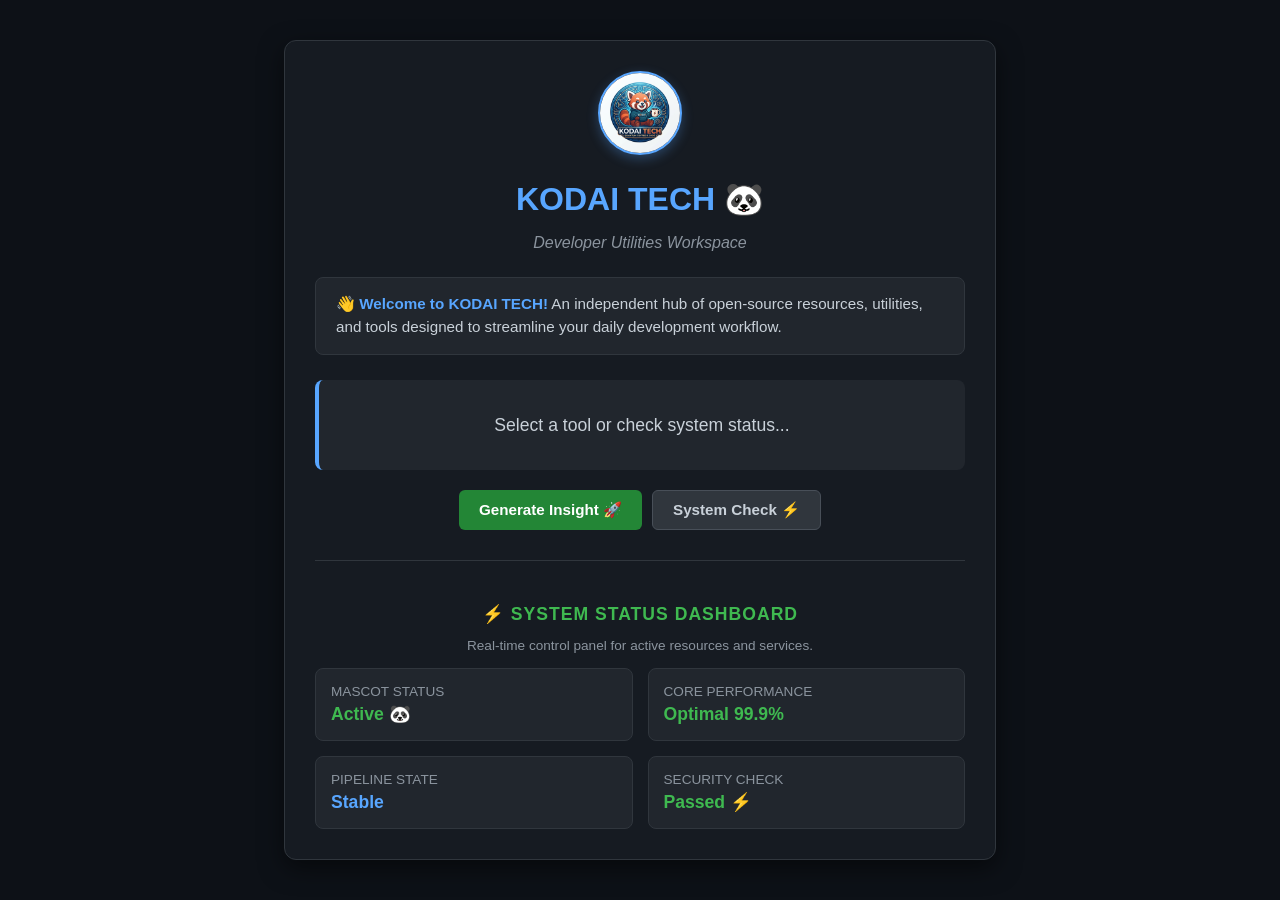
==== index.html @ 7bb70684 "Update index.html and style.css with clean professional layout and English localization" ====
<!DOCTYPE html>
<html lang="en">
<head>
    <meta charset="UTF-8">
    <meta name="viewport" content="width=device-width, initial-scale=1.0">
    <title>KODAI TECH - Developer Utilities</title>
    <link rel="stylesheet" href="style.css">
</head>
<body>

    <div class="container">
        <!-- Red Panda Mascot Official Logo -->
        <div class="logo-container">
            <img src="assets/logo.jpg" alt="KODAI TECH Red Panda Mascot" class="logo-img" onerror="this.src='https://images.unsplash.com/photo-1534567153574-2b12153a87f0?w=150&auto=format&fit=crop&q=80'">
        </div>

        <h1>KODAI TECH 🐼</h1>
        <p class="subtitle">Developer Utilities Workspace</p>
        
        <div class="welcome-text">
            👋 <strong>Welcome to KODAI TECH!</strong> An independent hub of open-source resources, utilities, and tools designed to streamline your daily development workflow.
        </div>

        <div class="quote-box" id="quoteDisplay">
            Select a tool or check system status...
        </div>
        
        <div class="button-group">
            <button onclick="generateInsight()">Generate Insight 🚀</button>
            <button class="secondary" onclick="resetSystem()">System Check ⚡</button>
        </div>

        <!-- DASHBOARD SECTION -->
        <div class="dashboard">
            <h3>⚡ System Status Dashboard</h3>
            <p class="dashboard-desc">Real-time control panel for active resources and services.</p>
            
            <div class="status-grid">
                <div class="status-card">
                    <div class="status-title">Mascot Status</div>
                    <div class="status-value green">Active 🐼</div>
                </div>
                <div class="status-card">
                    <div class="status-title">Core Performance</div>
                    <div class="status-value green" id="coreLevel">Optimal 99.9%</div>
                </div>
                <div class="status-card">
                    <div class="status-title">Pipeline State</div>
                    <div class="status-value">Stable</div>
                </div>
                <div class="status-card">
                    <div class="status-title">Security Check</div>
                    <div class="status-value green">Passed ⚡</div>
                </div>
            </div>
        </div>
    </div>

    <script>
        const insights = [
            "💡 Code modularity significantly reduces long-term maintenance overhead.",
            "🚀 Clean architecture prevents technical debt during early development phases.",
            "🐼 KODAI TECH: Efficiency and linearity across digital workflows.",
            "⚡ Client-side resource optimization dramatically improves user experience.",
            "🔮 Comprehensive documentation remains every developer's best ally."
        ];

        function generateInsight() {
            const randomIndex = Math.floor(Math.random() * insights.length);
            document.getElementById('quoteDisplay').innerText = insights[randomIndex];
        }

        function resetSystem() {
            document.getElementById('coreLevel').innerText = "100.0% (Synced)";
            setTimeout(() => {
                document.getElementById('coreLevel').innerText = "Optimal 99.9%";
            }, 2000);
        }
    </script>

</body>
</html>
---- style.css ----
body {
    background-color: #0d1117;
    color: #c9d1d9;
    font-family: 'Segoe UI', Tahoma, Geneva, Verdana, sans-serif;
    text-align: center;
    padding: 40px 20px;
    margin: 0;
}

.container {
    max-width: 650px;
    margin: 0 auto;
    background: #161b22;
    padding: 30px;
    border-radius: 12px;
    border: 1px solid #30363d;
    box-shadow: 0 8px 24px rgba(0,0,0,0.5);
}

.logo-container {
    margin-bottom: 15px;
}

.logo-img {
    width: 80px;
    height: 80px;
    border-radius: 50%;
    border: 2px solid #58a6ff;
    object-fit: cover;
    box-shadow: 0 4px 12px rgba(88, 166, 255, 0.3);
}

h1 {
    color: #58a6ff;
    margin-bottom: 5px;
}

.subtitle {
    font-style: italic;
    color: #8b949e;
    margin-bottom: 25px;
}

.welcome-text {
    background: #21262d;
    padding: 15px 20px;
    border-radius: 8px;
    font-size: 0.95rem;
    color: #c9d1d9;
    margin-bottom: 25px;
    line-height: 1.5;
    border: 1px solid #30363d;
    text-align: left;
}

.welcome-text strong {
    color: #58a6ff;
}

.quote-box {
    background: #21262d;
    padding: 20px;
    border-radius: 8px;
    font-size: 1.1rem;
    margin-bottom: 20px;
    border-left: 4px solid #58a6ff;
    min-height: 50px;
    display: flex;
    align-items: center;
    justify-content: center;
}

.button-group {
    display: flex;
    justify-content: center;
    gap: 10px;
    margin-bottom: 30px;
    flex-wrap: wrap;
}

button {
    background-color: #238636;
    color: white;
    border: none;
    padding: 10px 20px;
    font-size: 0.95rem;
    font-weight: bold;
    border-radius: 6px;
    cursor: pointer;
    transition: background 0.2s;
}

button:hover {
    background-color: #2ea043;
}

button.secondary {
    background-color: #30363d;
    color: #c9d1d9;
    border: 1px solid #484f58;
}

button.secondary:hover {
    background-color: #388bfd;
    color: white;
    border-color: #388bfd;
}

.dashboard {
    border-top: 1px solid #30363d;
    padding-top: 25px;
    text-align: left;
}

.dashboard h3 {
    color: #3fb950;
    font-size: 1.1rem;
    margin-bottom: 10px;
    text-align: center;
    text-transform: uppercase;
    letter-spacing: 1px;
}

.dashboard-desc {
    font-size: 0.85rem;
    color: #8b949e;
    text-align: center;
    margin-bottom: 15px;
}

.status-grid {
    display: grid;
    grid-template-columns: 1fr 1fr;
    gap: 15px;
}

.status-card {
    background: #21262d;
    padding: 15px;
    border-radius: 8px;
    border: 1px solid #30363d;
}

.status-title {
    font-size: 0.85rem;
    color: #8b949e;
    margin-bottom: 5px;
    text-transform: uppercase;
}

.status-value {
    font-size: 1.1rem;
    font-weight: bold;
    color: #58a6ff;
}

.status-value.green {
    color: #3fb950;
}
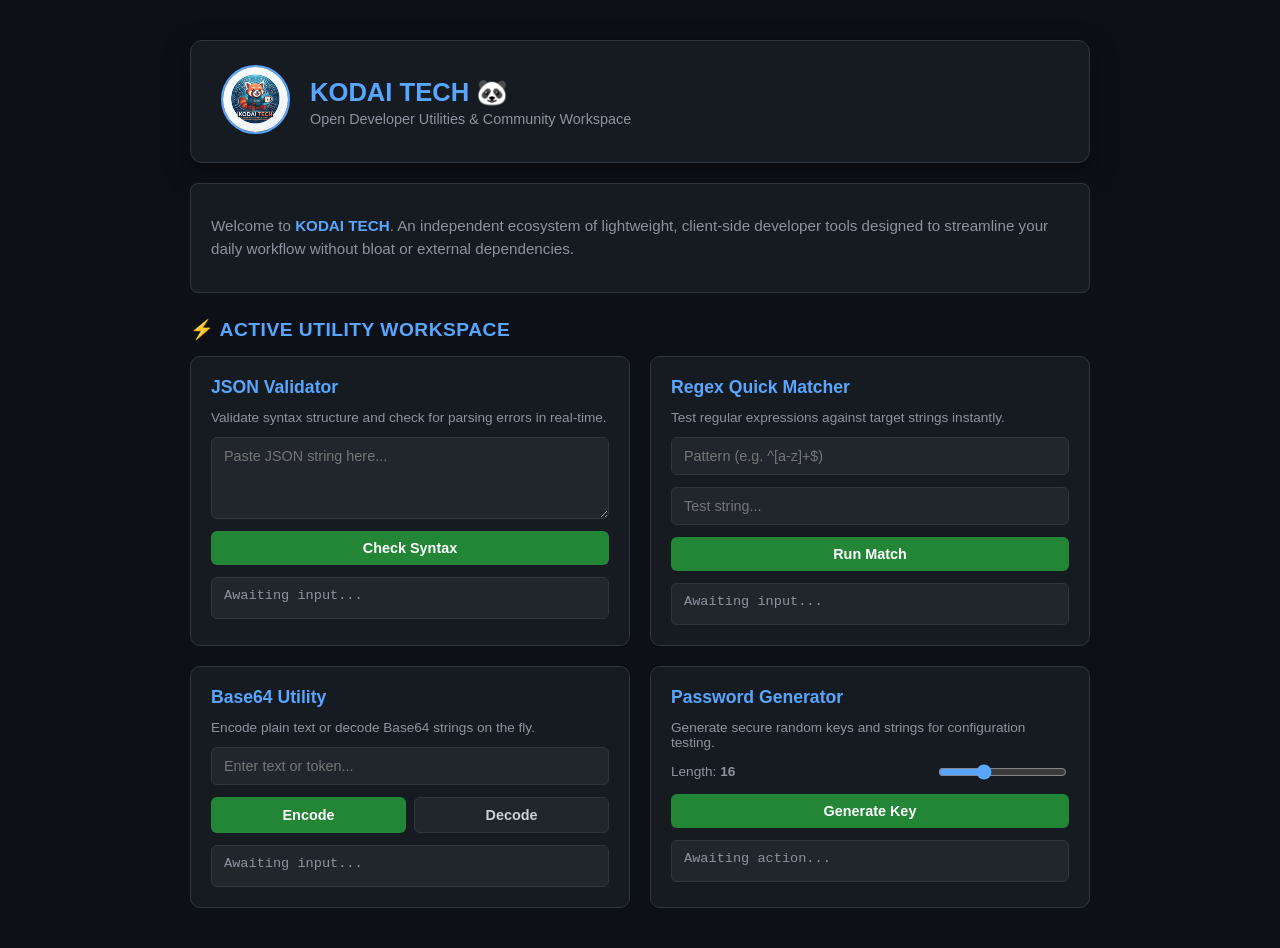
==== commit e35cb90f: "Implement core developer utility tools and external CSS styling" ====
--- a/index.html
+++ b/index.html
@@ -3,80 +3,166 @@
 <head>
     <meta charset="UTF-8">
     <meta name="viewport" content="width=device-width, initial-scale=1.0">
-    <title>KODAI TECH - Developer Utilities</title>
+    <title>KODAI TECH - Developer Utilities Hub</title>
     <link rel="stylesheet" href="style.css">
 </head>
 <body>
 
-    <div class="container">
-        <!-- Red Panda Mascot Official Logo -->
-        <div class="logo-container">
-            <img src="assets/logo.jpg" alt="KODAI TECH Red Panda Mascot" class="logo-img" onerror="this.src='https://images.unsplash.com/photo-1534567153574-2b12153a87f0?w=150&auto=format&fit=crop&q=80'">
-        </div>
+    <main class="container">
+        <!-- Header & Brand -->
+        <header class="header-card">
+            <div class="logo-container">
+                <img src="assets/logo.jpg" alt="KODAI TECH Red Panda Mascot" class="logo-img" onerror="this.src='https://images.unsplash.com/photo-1534567153574-2b12153a87f0?w=150&auto=format&fit=crop&q=80'">
+            </div>
+            <div class="brand-info">
+                <h1>KODAI TECH 🐼</h1>
+                <p class="subtitle">Open Developer Utilities & Community Workspace</p>
+            </div>
+        </header>
+        
+        <!-- Introduction Section -->
+        <section class="welcome-section">
+            <p>
+                Welcome to <strong>KODAI TECH</strong>. An independent ecosystem of lightweight, client-side developer tools designed to streamline your daily workflow without bloat or external dependencies.
+            </p>
+        </section>
 
-        <h1>KODAI TECH 🐼</h1>
-        <p class="subtitle">Developer Utilities Workspace</p>
-        
-        <div class="welcome-text">
-            👋 <strong>Welcome to KODAI TECH!</strong> An independent hub of open-source resources, utilities, and tools designed to streamline your daily development workflow.
-        </div>
+        <!-- Utilities Grid Section -->
+        <section class="utilities-section">
+            <h2>⚡ Active Utility Workspace</h2>
+            
+            <div class="utilities-grid">
+                <!-- Utility 1: JSON Validator -->
+                <div class="utility-card">
+                    <h3>JSON Validator</h3>
+                    <p class="utility-desc">Validate syntax structure and check for parsing errors in real-time.</p>
+                    <textarea id="jsonInput" placeholder="Paste JSON string here..."></textarea>
+                    <button onclick="validateJson()">Check Syntax</button>
+                    <div class="utility-output" id="jsonOutput">Awaiting input...</div>
+                </div>
 
-        <div class="quote-box" id="quoteDisplay">
-            Select a tool or check system status...
-        </div>
-        
-        <div class="button-group">
-            <button onclick="generateInsight()">Generate Insight 🚀</button>
-            <button class="secondary" onclick="resetSystem()">System Check ⚡</button>
-        </div>
+                <!-- Utility 2: Regex Matcher -->
+                <div class="utility-card">
+                    <h3>Regex Quick Matcher</h3>
+                    <p class="utility-desc">Test regular expressions against target strings instantly.</p>
+                    <input type="text" id="regexPattern" placeholder="Pattern (e.g. ^[a-z]+$)">
+                    <input type="text" id="regexString" placeholder="Test string...">
+                    <button onclick="testRegex()">Run Match</button>
+                    <div class="utility-output" id="regexOutput">Awaiting input...</div>
+                </div>
 
-        <!-- DASHBOARD SECTION -->
-        <div class="dashboard">
-            <h3>⚡ System Status Dashboard</h3>
-            <p class="dashboard-desc">Real-time control panel for active resources and services.</p>
-            
-            <div class="status-grid">
-                <div class="status-card">
-                    <div class="status-title">Mascot Status</div>
-                    <div class="status-value green">Active 🐼</div>
+                <!-- Utility 3: Base64 Encoder/Decoder -->
+                <div class="utility-card">
+                    <h3>Base64 Utility</h3>
+                    <p class="utility-desc">Encode plain text or decode Base64 strings on the fly.</p>
+                    <input type="text" id="base64Input" placeholder="Enter text or token...">
+                    <div class="btn-group-split">
+                        <button onclick="encodeBase64()">Encode</button>
+                        <button class="secondary-btn" onclick="decodeBase64()">Decode</button>
+                    </div>
+                    <div class="utility-output" id="base64Output">Awaiting input...</div>
                 </div>
-                <div class="status-card">
-                    <div class="status-title">Core Performance</div>
-                    <div class="status-value green" id="coreLevel">Optimal 99.9%</div>
-                </div>
-                <div class="status-card">
-                    <div class="status-title">Pipeline State</div>
-                    <div class="status-value">Stable</div>
-                </div>
-                <div class="status-card">
-                    <div class="status-title">Security Check</div>
-                    <div class="status-value green">Passed ⚡</div>
+
+                <!-- Utility 4: Secure Password Generator -->
+                <div class="utility-card">
+                    <h3>Password Generator</h3>
+                    <p class="utility-desc">Generate secure random keys and strings for configuration testing.</p>
+                    <div class="pass-controls">
+                        <span>Length: <strong id="passLenVal">16</strong></span>
+                        <input type="range" id="passLength" min="8" max="32" value="16" oninput="updateRangeLabel()">
+                    </div>
+                    <button onclick="generatePassword()">Generate Key</button>
+                    <div class="utility-output" id="passOutput">Awaiting action...</div>
                 </div>
             </div>
-        </div>
-    </div>
+        </section>
+    </main>
 
+    <!-- Application Script Logic -->
     <script>
-        const insights = [
-            "💡 Code modularity significantly reduces long-term maintenance overhead.",
-            "🚀 Clean architecture prevents technical debt during early development phases.",
-            "🐼 KODAI TECH: Efficiency and linearity across digital workflows.",
-            "⚡ Client-side resource optimization dramatically improves user experience.",
-            "🔮 Comprehensive documentation remains every developer's best ally."
-        ];
-
-        function generateInsight() {
-            const randomIndex = Math.floor(Math.random() * insights.length);
-            document.getElementById('quoteDisplay').innerText = insights[randomIndex];
+        // 1. JSON Validator Logic
+        function validateJson() {
+            const input = document.getElementById('jsonInput').value.trim();
+            const output = document.getElementById('jsonOutput');
+            if (!input) {
+                output.innerText = "Error: Input is empty.";
+                output.style.color = "#f85149";
+                return;
+            }
+            try {
+                JSON.parse(input);
+                output.innerText = "Success: Valid JSON syntax structure.";
+                output.style.color = "#3fb950";
+            } catch (e) {
+                output.innerText = `Syntax Error: ${e.message}`;
+                output.style.color = "#f85149";
+            }
         }
 
-        function resetSystem() {
-            document.getElementById('coreLevel').innerText = "100.0% (Synced)";
-            setTimeout(() => {
-                document.getElementById('coreLevel').innerText = "Optimal 99.9%";
-            }, 2000);
+        // 2. Regex Matcher Logic
+        function testRegex() {
+            const pattern = document.getElementById('regexPattern').value;
+            const str = document.getElementById('regexString').value;
+            const output = document.getElementById('regexOutput');
+            
+            if (!pattern) {
+                output.innerText = "Error: Pattern required.";
+                output.style.color = "#f85149";
+                return;
+            }
+            try {
+                const regex = new RegExp(pattern);
+                const isMatch = regex.test(str);
+                output.innerText = isMatch ? "Match found: true ⚡" : "Match found: false";
+                output.style.color = isMatch ? "#3fb950" : "#d29922";
+            } catch (e) {
+                output.innerText = `Invalid Regex: ${e.message}`;
+                output.style.color = "#f85149";
+            }
+        }
+
+        // 3. Base64 Logic
+        function encodeBase64() {
+            const val = document.getElementById('base64Input').value;
+            const output = document.getElementById('base64Output');
+            try {
+                output.innerText = btoa(val);
+                output.style.color = "#58a6ff";
+            } catch (e) {
+                output.innerText = "Encoding error.";
+                output.style.color = "#f85149";
+            }
+        }
+
+        function decodeBase64() {
+            const val = document.getElementById('base64Input').value;
+            const output = document.getElementById('base64Output');
+            try {
+                output.innerText = atob(val);
+                output.style.color = "#58a6ff";
+            } catch (e) {
+                output.innerText = "Decoding error: Invalid Base64 string.";
+                output.style.color = "#f85149";
+            }
+        }
+
+        // 4. Password Generator Logic
+        function updateRangeLabel() {
+            const len = document.getElementById('passLength').value;
+            document.getElementById('passLenVal').innerText = len;
+        }
+
+        function generatePassword() {
+            const length = document.getElementById('passLength').value;
+            const chars = "ABCDEFGHIJKLMNOPQRSTUVWXYZabcdefghijklmnopqrstuvwxyz0123456789@#$%&*!";
+            let password = "";
+            for (let i = 0; i < length; i++) {
+                password += chars.charAt(Math.floor(Math.random() * chars.length));
+            }
+            const output = document.getElementById('passOutput');
+            output.innerText = password;
+            output.style.color = "#3fb950";
         }
     </script>
-
 </body>
 </html>
--- a/style.css
+++ b/style.css
@@ -1,90 +1,144 @@
+:root {
+    --bg-base: #0d1117;
+    --bg-surface: #161b22;
+    --bg-element: #21262d;
+    --border-color: #30363d;
+    --text-primary: #c9d1d9;
+    --text-secondary: #8b949e;
+    --accent-blue: #58a6ff;
+    --accent-green: #3fb950;
+    --accent-danger: #f85149;
+}
+
 body {
-    background-color: #0d1117;
-    color: #c9d1d9;
-    font-family: 'Segoe UI', Tahoma, Geneva, Verdana, sans-serif;
-    text-align: center;
+    background-color: var(--bg-base);
+    color: var(--text-primary);
+    font-family: -apple-system, BlinkMacSystemFont, "Segoe UI", Roboto, Helvetica, Arial, sans-serif;
+    margin: 0;
     padding: 40px 20px;
-    margin: 0;
+    display: flex;
+    justify-content: center;
 }
 
 .container {
-    max-width: 650px;
-    margin: 0 auto;
-    background: #161b22;
-    padding: 30px;
-    border-radius: 12px;
-    border: 1px solid #30363d;
-    box-shadow: 0 8px 24px rgba(0,0,0,0.5);
+    max-width: 900px;
+    width: 100%;
 }
 
-.logo-container {
-    margin-bottom: 15px;
+/* Header & Brand */
+.header-card {
+    background: var(--bg-surface);
+    padding: 24px 30px;
+    border-radius: 12px;
+    border: 1px solid var(--border-color);
+    box-shadow: 0 8px 24px rgba(0,0,0,0.5);
+    display: flex;
+    align-items: center;
+    gap: 20px;
+    margin-bottom: 20px;
 }
 
 .logo-img {
-    width: 80px;
-    height: 80px;
+    width: 65px;
+    height: 65px;
     border-radius: 50%;
-    border: 2px solid #58a6ff;
+    border: 2px solid var(--accent-blue);
     object-fit: cover;
-    box-shadow: 0 4px 12px rgba(88, 166, 255, 0.3);
 }
 
-h1 {
-    color: #58a6ff;
-    margin-bottom: 5px;
+.brand-info h1 {
+    color: var(--accent-blue);
+    margin: 0 0 4px 0;
+    font-size: 1.6rem;
 }
 
 .subtitle {
-    font-style: italic;
-    color: #8b949e;
-    margin-bottom: 25px;
+    margin: 0;
+    color: var(--text-secondary);
+    font-size: 0.9rem;
 }
 
-.welcome-text {
-    background: #21262d;
-    padding: 15px 20px;
+/* Welcome Section */
+.welcome-section {
+    background: var(--bg-surface);
+    padding: 16px 20px;
     border-radius: 8px;
+    border: 1px solid var(--border-color);
+    margin-bottom: 25px;
     font-size: 0.95rem;
-    color: #c9d1d9;
-    margin-bottom: 25px;
+    color: var(--text-secondary);
     line-height: 1.5;
-    border: 1px solid #30363d;
-    text-align: left;
 }
 
-.welcome-text strong {
-    color: #58a6ff;
+.welcome-section strong {
+    color: var(--accent-blue);
 }
 
-.quote-box {
-    background: #21262d;
-    padding: 20px;
-    border-radius: 8px;
-    font-size: 1.1rem;
-    margin-bottom: 20px;
-    border-left: 4px solid #58a6ff;
-    min-height: 50px;
-    display: flex;
-    align-items: center;
-    justify-content: center;
+/* Utilities Section */
+.utilities-section h2 {
+    color: var(--accent-blue);
+    font-size: 1.2rem;
+    margin-bottom: 15px;
+    text-transform: uppercase;
+    letter-spacing: 0.5px;
 }
 
-.button-group {
+.utilities-grid {
+    display: grid;
+    grid-template-columns: repeat(auto-fit, minmax(400px, 1fr));
+    gap: 20px;
+}
+
+.utility-card {
+    background: var(--bg-surface);
+    border: 1px solid var(--border-color);
+    padding: 20px;
+    border-radius: 10px;
     display: flex;
-    justify-content: center;
-    gap: 10px;
-    margin-bottom: 30px;
-    flex-wrap: wrap;
+    flex-direction: column;
+    gap: 12px;
+}
+
+.utility-card h3 {
+    margin: 0;
+    color: var(--accent-blue);
+    font-size: 1.1rem;
+}
+
+.utility-desc {
+    margin: 0;
+    font-size: 0.85rem;
+    color: var(--text-secondary);
+}
+
+/* Form Controls & Inputs */
+input[type="text"], textarea {
+    background: var(--bg-element);
+    border: 1px solid var(--border-color);
+    border-radius: 6px;
+    padding: 10px 12px;
+    color: var(--text-primary);
+    font-family: inherit;
+    font-size: 0.9rem;
+    resize: vertical;
+}
+
+textarea {
+    height: 60px;
+}
+
+input[type="text"]:focus, textarea:focus {
+    outline: none;
+    border-color: var(--accent-blue);
 }
 
 button {
     background-color: #238636;
     color: white;
     border: none;
-    padding: 10px 20px;
-    font-size: 0.95rem;
-    font-weight: bold;
+    padding: 9px 16px;
+    font-size: 0.9rem;
+    font-weight: 600;
     border-radius: 6px;
     cursor: pointer;
     transition: background 0.2s;
@@ -94,66 +148,44 @@
     background-color: #2ea043;
 }
 
-button.secondary {
-    background-color: #30363d;
-    color: #c9d1d9;
-    border: 1px solid #484f58;
+.secondary-btn {
+    background-color: var(--bg-element);
+    color: var(--text-primary);
+    border: 1px solid var(--border-color);
 }
 
-button.secondary:hover {
-    background-color: #388bfd;
-    color: white;
-    border-color: #388bfd;
+.secondary-btn:hover {
+    background-color: #30363d;
+    border-color: var(--text-secondary);
 }
 
-.dashboard {
-    border-top: 1px solid #30363d;
-    padding-top: 25px;
-    text-align: left;
+.btn-group-split {
+    display: grid;
+    grid-template-columns: 1fr 1fr;
+    gap: 8px;
 }
 
-.dashboard h3 {
-    color: #3fb950;
-    font-size: 1.1rem;
-    margin-bottom: 10px;
-    text-align: center;
-    text-transform: uppercase;
-    letter-spacing: 1px;
+.pass-controls {
+    display: flex;
+    justify-content: space-between;
+    align-items: center;
+    font-size: 0.85rem;
+    color: var(--text-secondary);
 }
 
-.dashboard-desc {
-    font-size: 0.85rem;
-    color: #8b949e;
-    text-align: center;
-    margin-bottom: 15px;
+.pass-controls input[type="range"] {
+    accent-color: var(--accent-blue);
 }
 
-.status-grid {
-    display: grid;
-    grid-template-columns: 1fr 1fr;
-    gap: 15px;
-}
-
-.status-card {
-    background: #21262d;
-    padding: 15px;
-    border-radius: 8px;
-    border: 1px solid #30363d;
-}
-
-.status-title {
+/* Output Display Box */
+.utility-output {
+    background: var(--bg-element);
+    border: 1px solid var(--border-color);
+    padding: 10px 12px;
+    border-radius: 6px;
+    font-family: monospace;
     font-size: 0.85rem;
-    color: #8b949e;
-    margin-bottom: 5px;
-    text-transform: uppercase;
-}
-
-.status-value {
-    font-size: 1.1rem;
-    font-weight: bold;
-    color: #58a6ff;
-}
-
-.status-value.green {
-    color: #3fb950;
+    color: var(--text-secondary);
+    min-height: 20px;
+    word-break: break-all;
 }
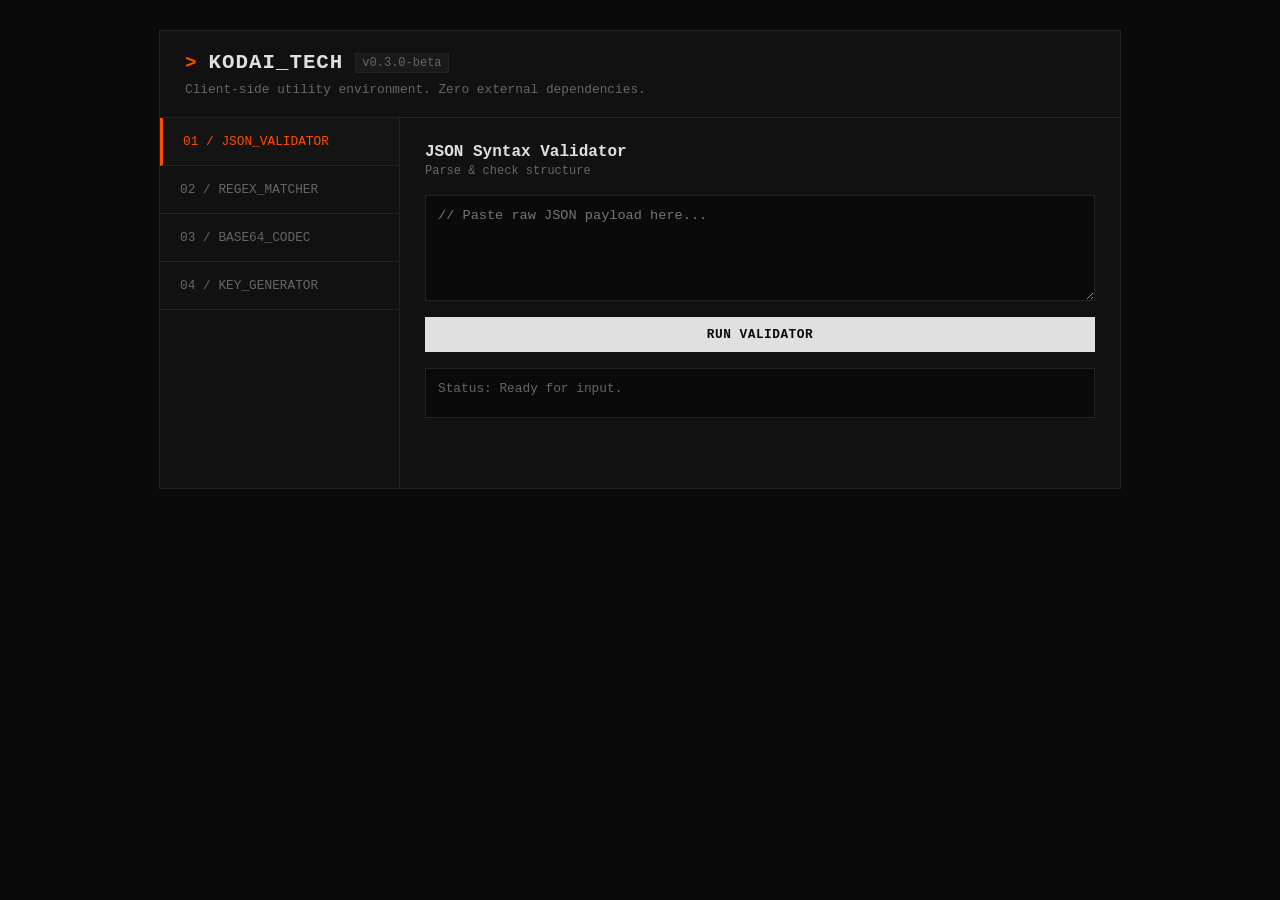
==== commit 100afb47: "Redesign workspace with raw terminal aesthetic and tabbed utilities" ====
--- a/index.html
+++ b/index.html
@@ -3,134 +3,140 @@
 <head>
     <meta charset="UTF-8">
     <meta name="viewport" content="width=device-width, initial-scale=1.0">
-    <title>KODAI TECH - Developer Utilities Hub</title>
+    <title>KODAI TECH — Developer Workspace</title>
     <link rel="stylesheet" href="style.css">
 </head>
 <body>
 
-    <main class="container">
-        <!-- Header & Brand -->
-        <header class="header-card">
-            <div class="logo-container">
-                <img src="assets/logo.jpg" alt="KODAI TECH Red Panda Mascot" class="logo-img" onerror="this.src='https://images.unsplash.com/photo-1534567153574-2b12153a87f0?w=150&auto=format&fit=crop&q=80'">
+    <div class="workspace">
+        <!-- Terminal Header -->
+        <header class="workspace-header">
+            <div class="brand-group">
+                <span class="prompt-symbol">&gt;</span>
+                <h1>KODAI_TECH</h1>
+                <span class="version-tag">v0.3.0-beta</span>
             </div>
-            <div class="brand-info">
-                <h1>KODAI TECH 🐼</h1>
-                <p class="subtitle">Open Developer Utilities & Community Workspace</p>
-            </div>
+            <p class="workspace-subtitle">Client-side utility environment. Zero external dependencies.</p>
         </header>
-        
-        <!-- Introduction Section -->
-        <section class="welcome-section">
-            <p>
-                Welcome to <strong>KODAI TECH</strong>. An independent ecosystem of lightweight, client-side developer tools designed to streamline your daily workflow without bloat or external dependencies.
-            </p>
-        </section>
 
-        <!-- Utilities Grid Section -->
-        <section class="utilities-section">
-            <h2>⚡ Active Utility Workspace</h2>
-            
-            <div class="utilities-grid">
-                <!-- Utility 1: JSON Validator -->
-                <div class="utility-card">
-                    <h3>JSON Validator</h3>
-                    <p class="utility-desc">Validate syntax structure and check for parsing errors in real-time.</p>
-                    <textarea id="jsonInput" placeholder="Paste JSON string here..."></textarea>
-                    <button onclick="validateJson()">Check Syntax</button>
-                    <div class="utility-output" id="jsonOutput">Awaiting input...</div>
+        <!-- Main Interactive Section -->
+        <div class="tool-layout">
+            <!-- Sidebar Navigation / Selector -->
+            <nav class="tool-nav">
+                <button class="nav-btn active" onclick="switchTool('json')">01 / JSON_VALIDATOR</button>
+                <button class="nav-btn" onclick="switchTool('regex')">02 / REGEX_MATCHER</button>
+                <button class="nav-btn" onclick="switchTool('base64')">03 / BASE64_CODEC</button>
+                <button class="nav-btn" onclick="switchTool('pass')">04 / KEY_GENERATOR</button>
+            </nav>
+
+            <!-- Active Tool Console Area -->
+            <main class="console-panel">
+                
+                <!-- Tool 1: JSON Validator -->
+                <div id="tool-json" class="tool-view active">
+                    <div class="tool-header-meta">
+                        <h2>JSON Syntax Validator</h2>
+                        <span>Parse & check structure</span>
+                    </div>
+                    <textarea id="jsonInput" placeholder="// Paste raw JSON payload here..."></textarea>
+                    <button class="action-trigger" onclick="validateJson()">Run Validator</button>
+                    <div class="console-output" id="jsonOutput">Status: Ready for input.</div>
                 </div>
 
-                <!-- Utility 2: Regex Matcher -->
-                <div class="utility-card">
-                    <h3>Regex Quick Matcher</h3>
-                    <p class="utility-desc">Test regular expressions against target strings instantly.</p>
-                    <input type="text" id="regexPattern" placeholder="Pattern (e.g. ^[a-z]+$)">
-                    <input type="text" id="regexString" placeholder="Test string...">
-                    <button onclick="testRegex()">Run Match</button>
-                    <div class="utility-output" id="regexOutput">Awaiting input...</div>
+                <!-- Tool 2: Regex Matcher -->
+                <div id="tool-regex" class="tool-view">
+                    <div class="tool-header-meta">
+                        <h2>Regex Quick Matcher</h2>
+                        <span>Evaluate patterns in real-time</span>
+                    </div>
+                    <div class="input-row">
+                        <input type="text" id="regexPattern" placeholder="Pattern (e.g. ^[a-z]+$)">
+                        <input type="text" id="regexString" placeholder="Target string...">
+                    </div>
+                    <button class="action-trigger" onclick="testRegex()">Evaluate Match</button>
+                    <div class="console-output" id="regexOutput">Status: Ready for input.</div>
                 </div>
 
-                <!-- Utility 3: Base64 Encoder/Decoder -->
-                <div class="utility-card">
-                    <h3>Base64 Utility</h3>
-                    <p class="utility-desc">Encode plain text or decode Base64 strings on the fly.</p>
-                    <input type="text" id="base64Input" placeholder="Enter text or token...">
-                    <div class="btn-group-split">
-                        <button onclick="encodeBase64()">Encode</button>
-                        <button class="secondary-btn" onclick="decodeBase64()">Decode</button>
+                <!-- Tool 3: Base64 Codec -->
+                <div id="tool-base64" class="tool-view">
+                    <div class="tool-header-meta">
+                        <h2>Base64 Encoder / Decoder</h2>
+                        <span>String transformation utility</span>
                     </div>
-                    <div class="utility-output" id="base64Output">Awaiting input...</div>
+                    <input type="text" id="base64Input" placeholder="Enter plain text or encoded token...">
+                    <div class="btn-split">
+                        <button class="action-trigger" onclick="encodeBase64()">Encode Base64</button>
+                        <button class="action-trigger alt" onclick="decodeBase64()">Decode Base64</button>
+                    </div>
+                    <div class="console-output" id="base64Output">Status: Ready for input.</div>
                 </div>
 
-                <!-- Utility 4: Secure Password Generator -->
-                <div class="utility-card">
-                    <h3>Password Generator</h3>
-                    <p class="utility-desc">Generate secure random keys and strings for configuration testing.</p>
-                    <div class="pass-controls">
-                        <span>Length: <strong id="passLenVal">16</strong></span>
+                <!-- Tool 4: Password Generator -->
+                <div id="tool-pass" class="tool-view">
+                    <div class="tool-header-meta">
+                        <h2>Secure Key Generator</h2>
+                        <span>High-entropy token creation</span>
+                    </div>
+                    <div class="pass-row">
+                        <label>Length: <span id="passLenVal">16</span></label>
                         <input type="range" id="passLength" min="8" max="32" value="16" oninput="updateRangeLabel()">
                     </div>
-                    <button onclick="generatePassword()">Generate Key</button>
-                    <div class="utility-output" id="passOutput">Awaiting action...</div>
+                    <button class="action-trigger" onclick="generatePassword()">Generate Key</button>
+                    <div class="console-output" id="passOutput">Status: Ready for input.</div>
                 </div>
-            </div>
-        </section>
-    </main>
 
-    <!-- Application Script Logic -->
+            </main>
+        </div>
+    </div>
+
+    <!-- Script Logic -->
     <script>
-        // 1. JSON Validator Logic
+        function switchTool(toolId) {
+            document.querySelectorAll('.tool-view').forEach(el => el.classList.remove('active'));
+            document.querySelectorAll('.nav-btn').forEach(el => el.classList.remove('active'));
+            document.getElementById(`tool-${toolId}`).classList.add('active');
+            event.currentTarget.classList.add('active');
+        }
+
         function validateJson() {
             const input = document.getElementById('jsonInput').value.trim();
             const output = document.getElementById('jsonOutput');
-            if (!input) {
-                output.innerText = "Error: Input is empty.";
-                output.style.color = "#f85149";
-                return;
-            }
+            if (!input) { output.innerText = "Error: Empty input payload."; output.className = "console-output error"; return; }
             try {
                 JSON.parse(input);
-                output.innerText = "Success: Valid JSON syntax structure.";
-                output.style.color = "#3fb950";
+                output.innerText = "SUCCESS: Valid JSON syntax structure verified.";
+                output.className = "console-output success";
             } catch (e) {
-                output.innerText = `Syntax Error: ${e.message}`;
-                output.style.color = "#f85149";
+                output.innerText = `SYNTAX_ERROR: ${e.message}`;
+                output.className = "console-output error";
             }
         }
 
-        // 2. Regex Matcher Logic
         function testRegex() {
             const pattern = document.getElementById('regexPattern').value;
             const str = document.getElementById('regexString').value;
             const output = document.getElementById('regexOutput');
-            
-            if (!pattern) {
-                output.innerText = "Error: Pattern required.";
-                output.style.color = "#f85149";
-                return;
-            }
+            if (!pattern) { output.innerText = "Error: Missing regex pattern."; output.className = "console-output error"; return; }
             try {
                 const regex = new RegExp(pattern);
                 const isMatch = regex.test(str);
-                output.innerText = isMatch ? "Match found: true ⚡" : "Match found: false";
-                output.style.color = isMatch ? "#3fb950" : "#d29922";
+                output.innerText = isMatch ? "RESULT: Match verified (true)" : "RESULT: No match found (false)";
+                output.className = isMatch ? "console-output success" : "console-output warn";
             } catch (e) {
-                output.innerText = `Invalid Regex: ${e.message}`;
-                output.style.color = "#f85149";
+                output.innerText = `REGEX_ERROR: ${e.message}`;
+                output.className = "console-output error";
             }
         }
 
-        // 3. Base64 Logic
         function encodeBase64() {
             const val = document.getElementById('base64Input').value;
             const output = document.getElementById('base64Output');
             try {
                 output.innerText = btoa(val);
-                output.style.color = "#58a6ff";
+                output.className = "console-output success";
             } catch (e) {
-                output.innerText = "Encoding error.";
-                output.style.color = "#f85149";
+                output.innerText = "ENCODE_ERROR: Invalid character set.";
+                output.className = "console-output error";
             }
         }
 
@@ -139,14 +145,13 @@
             const output = document.getElementById('base64Output');
             try {
                 output.innerText = atob(val);
-                output.style.color = "#58a6ff";
+                output.className = "console-output success";
             } catch (e) {
-                output.innerText = "Decoding error: Invalid Base64 string.";
-                output.style.color = "#f85149";
+                output.innerText = "DECODE_ERROR: Malformed Base64 string.";
+                output.className = "console-output error";
             }
         }
 
-        // 4. Password Generator Logic
         function updateRangeLabel() {
             const len = document.getElementById('passLength').value;
             document.getElementById('passLenVal').innerText = len;
@@ -161,7 +166,7 @@
             }
             const output = document.getElementById('passOutput');
             output.innerText = password;
-            output.style.color = "#3fb950";
+            output.className = "console-output success";
         }
     </script>
 </body>
--- a/style.css
+++ b/style.css
@@ -1,191 +1,239 @@
 :root {
-    --bg-base: #0d1117;
-    --bg-surface: #161b22;
-    --bg-element: #21262d;
-    --border-color: #30363d;
-    --text-primary: #c9d1d9;
-    --text-secondary: #8b949e;
-    --accent-blue: #58a6ff;
-    --accent-green: #3fb950;
-    --accent-danger: #f85149;
+    --bg-core: #0a0a0a;
+    --panel-bg: #111111;
+    --border-line: #222222;
+    --border-active: #ffffff;
+    --text-main: #e0e0e0;
+    --text-muted: #666666;
+    --accent: #ff4d00; /* Un tocco industriale distintivo anziché il solito blu */
+    --accent-glow: rgba(255, 77, 0, 0.15);
+    --success: #00ff66;
+    --error: #ff3333;
 }
 
 body {
-    background-color: var(--bg-base);
-    color: var(--text-primary);
-    font-family: -apple-system, BlinkMacSystemFont, "Segoe UI", Roboto, Helvetica, Arial, sans-serif;
+    background-color: var(--bg-core);
+    color: var(--text-main);
+    font-family: 'Courier New', Courier, monospace; /* Stile terminale tecnico */
     margin: 0;
-    padding: 40px 20px;
+    padding: 30px 20px;
     display: flex;
     justify-content: center;
 }
 
-.container {
-    max-width: 900px;
+.workspace {
+    max-width: 960px;
     width: 100%;
-}
-
-/* Header & Brand */
-.header-card {
-    background: var(--bg-surface);
-    padding: 24px 30px;
-    border-radius: 12px;
-    border: 1px solid var(--border-color);
-    box-shadow: 0 8px 24px rgba(0,0,0,0.5);
+    border: 1px solid var(--border-line);
+    background: var(--panel-bg);
+}
+
+/* Header */
+.workspace-header {
+    padding: 20px 25px;
+    border-bottom: 1px solid var(--border-line);
+}
+
+.brand-group {
     display: flex;
     align-items: center;
-    gap: 20px;
-    margin-bottom: 20px;
-}
-
-.logo-img {
-    width: 65px;
-    height: 65px;
-    border-radius: 50%;
-    border: 2px solid var(--accent-blue);
-    object-fit: cover;
-}
-
-.brand-info h1 {
-    color: var(--accent-blue);
-    margin: 0 0 4px 0;
-    font-size: 1.6rem;
-}
-
-.subtitle {
+    gap: 12px;
+}
+
+.prompt-symbol {
+    color: var(--accent);
+    font-weight: bold;
+    font-size: 1.2rem;
+}
+
+.workspace-header h1 {
     margin: 0;
-    color: var(--text-secondary);
-    font-size: 0.9rem;
-}
-
-/* Welcome Section */
-.welcome-section {
-    background: var(--bg-surface);
+    font-size: 1.3rem;
+    letter-spacing: 1px;
+    color: var(--text-main);
+}
+
+.version-tag {
+    font-size: 0.75rem;
+    background: #1a1a1a;
+    border: 1px solid var(--border-line);
+    padding: 2px 6px;
+    color: var(--text-muted);
+}
+
+.workspace-subtitle {
+    margin: 8px 0 0 0;
+    font-size: 0.8rem;
+    color: var(--text-muted);
+}
+
+/* Layout Split: Nav + Console */
+.tool-layout {
+    display: grid;
+    grid-template-columns: 240px 1fr;
+}
+
+@media (max-width: 768px) {
+    .tool-layout {
+        grid-template-columns: 1fr;
+    }
+}
+
+/* Sidebar Nav */
+.tool-nav {
+    border-right: 1px solid var(--border-line);
+    display: flex;
+    flex-direction: column;
+}
+
+.nav-btn {
+    background: transparent;
+    border: none;
+    border-bottom: 1px solid var(--border-line);
+    color: var(--text-muted);
+    text-align: left;
     padding: 16px 20px;
-    border-radius: 8px;
-    border: 1px solid var(--border-color);
-    margin-bottom: 25px;
-    font-size: 0.95rem;
-    color: var(--text-secondary);
-    line-height: 1.5;
-}
-
-.welcome-section strong {
-    color: var(--accent-blue);
-}
-
-/* Utilities Section */
-.utilities-section h2 {
-    color: var(--accent-blue);
-    font-size: 1.2rem;
-    margin-bottom: 15px;
-    text-transform: uppercase;
-    letter-spacing: 0.5px;
-}
-
-.utilities-grid {
-    display: grid;
-    grid-template-columns: repeat(auto-fit, minmax(400px, 1fr));
-    gap: 20px;
-}
-
-.utility-card {
-    background: var(--bg-surface);
-    border: 1px solid var(--border-color);
-    padding: 20px;
-    border-radius: 10px;
+    font-family: inherit;
+    font-size: 0.8rem;
+    cursor: pointer;
+    transition: all 0.1s ease;
+}
+
+.nav-btn:hover {
+    color: var(--text-main);
+    background: #161616;
+}
+
+.nav-btn.active {
+    color: var(--accent);
+    background: #141414;
+    border-left: 3px solid var(--accent);
+}
+
+/* Console Panel */
+.console-panel {
+    padding: 25px;
+    min-height: 320px;
     display: flex;
     flex-direction: column;
-    gap: 12px;
-}
-
-.utility-card h3 {
+    justify-content: space-between;
+}
+
+.tool-view {
+    display: none;
+    flex-direction: column;
+    gap: 16px;
+}
+
+.tool-view.active {
+    display: flex;
+}
+
+.tool-header-meta h2 {
     margin: 0;
-    color: var(--accent-blue);
-    font-size: 1.1rem;
-}
-
-.utility-desc {
-    margin: 0;
+    font-size: 1rem;
+    color: var(--text-main);
+}
+
+.tool-header-meta span {
+    font-size: 0.75rem;
+    color: var(--text-muted);
+}
+
+/* Inputs & Elements */
+textarea, input[type="text"] {
+    background: var(--bg-core);
+    border: 1px solid var(--border-line);
+    color: var(--text-main);
+    padding: 12px;
+    font-family: inherit;
     font-size: 0.85rem;
-    color: var(--text-secondary);
-}
-
-/* Form Controls & Inputs */
-input[type="text"], textarea {
-    background: var(--bg-element);
-    border: 1px solid var(--border-color);
-    border-radius: 6px;
-    padding: 10px 12px;
-    color: var(--text-primary);
-    font-family: inherit;
-    font-size: 0.9rem;
     resize: vertical;
 }
 
 textarea {
-    height: 60px;
-}
-
-input[type="text"]:focus, textarea:focus {
+    height: 80px;
+}
+
+textarea:focus, input[type="text"]:focus {
     outline: none;
-    border-color: var(--accent-blue);
-}
-
-button {
-    background-color: #238636;
-    color: white;
-    border: none;
-    padding: 9px 16px;
-    font-size: 0.9rem;
-    font-weight: 600;
-    border-radius: 6px;
-    cursor: pointer;
-    transition: background 0.2s;
-}
-
-button:hover {
-    background-color: #2ea043;
-}
-
-.secondary-btn {
-    background-color: var(--bg-element);
-    color: var(--text-primary);
-    border: 1px solid var(--border-color);
-}
-
-.secondary-btn:hover {
-    background-color: #30363d;
-    border-color: var(--text-secondary);
-}
-
-.btn-group-split {
+    border-color: var(--accent);
+}
+
+.input-row {
     display: grid;
     grid-template-columns: 1fr 1fr;
-    gap: 8px;
-}
-
-.pass-controls {
+    gap: 10px;
+}
+
+.pass-row {
     display: flex;
     justify-content: space-between;
     align-items: center;
     font-size: 0.85rem;
-    color: var(--text-secondary);
-}
-
-.pass-controls input[type="range"] {
-    accent-color: var(--accent-blue);
-}
-
-/* Output Display Box */
-.utility-output {
-    background: var(--bg-element);
-    border: 1px solid var(--border-color);
-    padding: 10px 12px;
-    border-radius: 6px;
-    font-family: monospace;
-    font-size: 0.85rem;
-    color: var(--text-secondary);
-    min-height: 20px;
+    color: var(--text-muted);
+}
+
+.pass-row input[type="range"] {
+    accent-color: var(--accent);
+}
+
+.action-trigger {
+    background: var(--text-main);
+    color: var(--bg-core);
+    border: none;
+    padding: 10px 16px;
+    font-family: inherit;
+    font-weight: bold;
+    font-size: 0.8rem;
+    cursor: pointer;
+    text-transform: uppercase;
+    letter-spacing: 0.5px;
+    transition: background 0.1s;
+}
+
+.action-trigger:hover {
+    background: var(--accent);
+    color: #ffffff;
+}
+
+.action-trigger.alt {
+    background: #222;
+    color: var(--text-main);
+    border: 1px solid var(--border-line);
+}
+
+.action-trigger.alt:hover {
+    border-color: var(--text-main);
+}
+
+.btn-split {
+    display: grid;
+    grid-template-columns: 1fr 1fr;
+    gap: 10px;
+}
+
+/* Console Output Box */
+.console-output {
+    background: var(--bg-core);
+    border: 1px solid var(--border-line);
+    padding: 12px;
+    font-size: 0.8rem;
+    color: var(--text-muted);
+    min-height: 24px;
     word-break: break-all;
+}
+
+.console-output.success {
+    color: var(--success);
+    border-color: rgba(0, 255, 102, 0.3);
+}
+
+.console-output.error {
+    color: var(--error);
+    border-color: rgba(255, 51, 51, 0.3);
+}
+
+.console-output.warn {
+    color: #ffaa00;
 }
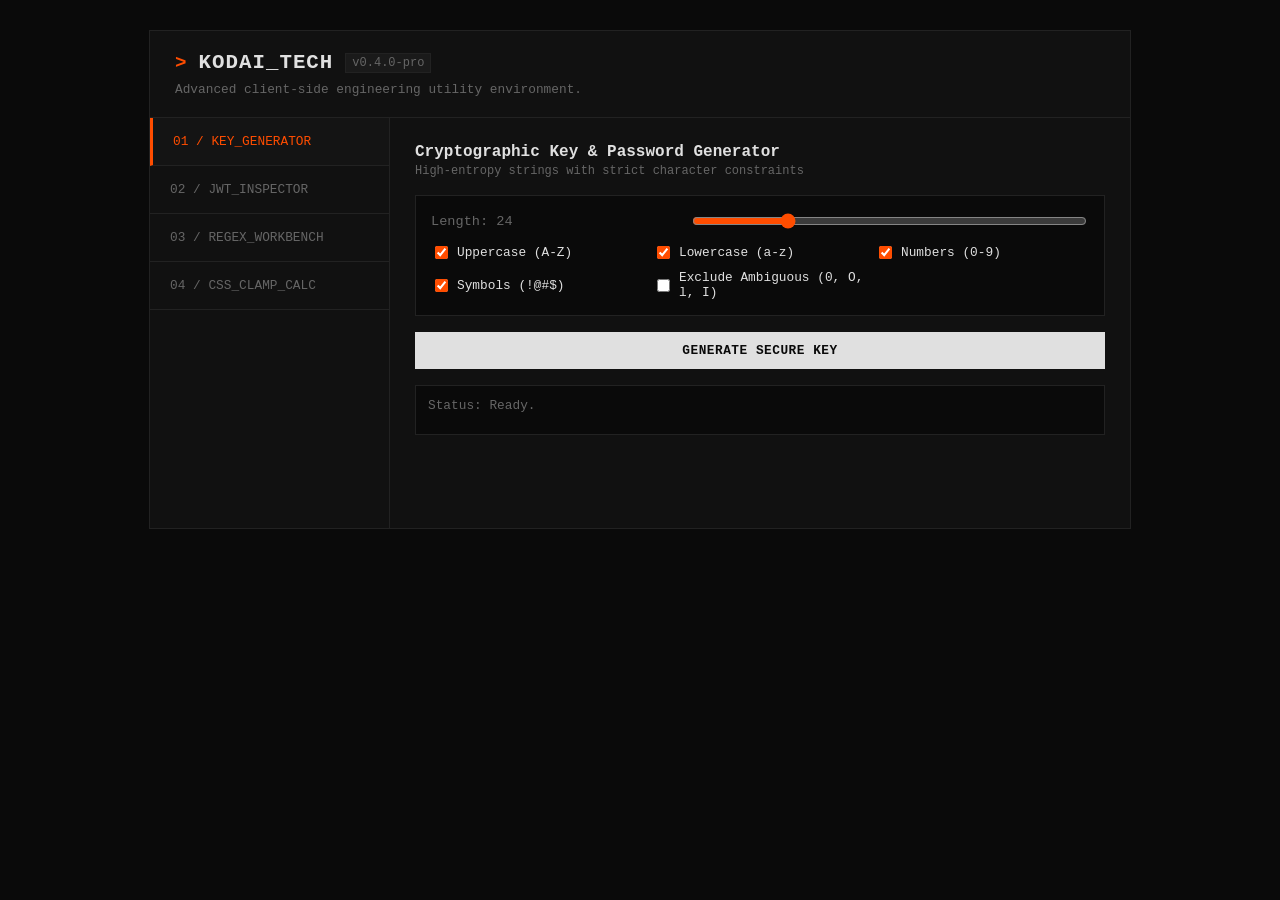
==== commit 85798721: "Upgrade utilities to pro tier: crypto key generator, JWT inspector, regex workbench and clamp calc" ====
--- a/index.html
+++ b/index.html
@@ -14,82 +14,104 @@
             <div class="brand-group">
                 <span class="prompt-symbol">&gt;</span>
                 <h1>KODAI_TECH</h1>
-                <span class="version-tag">v0.3.0-beta</span>
+                <span class="version-tag">v0.4.0-pro</span>
             </div>
-            <p class="workspace-subtitle">Client-side utility environment. Zero external dependencies.</p>
+            <p class="workspace-subtitle">Advanced client-side engineering utility environment.</p>
         </header>
 
         <!-- Main Interactive Section -->
         <div class="tool-layout">
-            <!-- Sidebar Navigation / Selector -->
+            <!-- Sidebar Navigation -->
             <nav class="tool-nav">
-                <button class="nav-btn active" onclick="switchTool('json')">01 / JSON_VALIDATOR</button>
-                <button class="nav-btn" onclick="switchTool('regex')">02 / REGEX_MATCHER</button>
-                <button class="nav-btn" onclick="switchTool('base64')">03 / BASE64_CODEC</button>
-                <button class="nav-btn" onclick="switchTool('pass')">04 / KEY_GENERATOR</button>
+                <button class="nav-btn active" onclick="switchTool('pass')">01 / KEY_GENERATOR</button>
+                <button class="nav-btn" onclick="switchTool('jwt')">02 / JWT_INSPECTOR</button>
+                <button class="nav-btn" onclick="switchTool('regex')">03 / REGEX_WORKBENCH</button>
+                <button class="nav-btn" onclick="switchTool('clamp')">04 / CSS_CLAMP_CALC</button>
             </nav>
 
             <!-- Active Tool Console Area -->
             <main class="console-panel">
                 
-                <!-- Tool 1: JSON Validator -->
-                <div id="tool-json" class="tool-view active">
-                    <div class="tool-header-meta">
-                        <h2>JSON Syntax Validator</h2>
-                        <span>Parse & check structure</span>
-                    </div>
-                    <textarea id="jsonInput" placeholder="// Paste raw JSON payload here..."></textarea>
-                    <button class="action-trigger" onclick="validateJson()">Run Validator</button>
-                    <div class="console-output" id="jsonOutput">Status: Ready for input.</div>
-                </div>
-
-                <!-- Tool 2: Regex Matcher -->
+                <!-- Tool 1: Advanced Key Generator -->
+                <div id="tool-pass" class="tool-view active">
+                    <div class="tool-header-meta">
+                        <h2>Cryptographic Key & Password Generator</h2>
+                        <span>High-entropy strings with strict character constraints</span>
+                    </div>
+                    
+                    <div class="control-grid-vertical">
+                        <div class="input-group-row">
+                            <label>Length: <span id="passLenVal">24</span></label>
+                            <input type="range" id="passLength" min="12" max="64" value="24" oninput="updatePassLabel()">
+                        </div>
+                        <div class="checkbox-row">
+                            <label><input type="checkbox" id="optUpper" checked> Uppercase (A-Z)</label>
+                            <label><input type="checkbox" id="optLower" checked> Lowercase (a-z)</label>
+                            <label><input type="checkbox" id="optNum" checked> Numbers (0-9)</label>
+                            <label><input type="checkbox" id="optSym" checked> Symbols (!@#$)</label>
+                            <label><input type="checkbox" id="optAmbiguous"> Exclude Ambiguous (0, O, l, I)</label>
+                        </div>
+                    </div>
+
+                    <button class="action-trigger" onclick="generateAdvancedKey()">Generate Secure Key</button>
+                    <div class="console-output" id="passOutput">Status: Ready.</div>
+                </div>
+
+                <!-- Tool 2: JWT Inspector -->
+                <div id="tool-jwt" class="tool-view">
+                    <div class="tool-header-meta">
+                        <h2>JWT Payload Inspector</h2>
+                        <span>Decode header and payload segments locally</span>
+                    </div>
+                    <textarea id="jwtInput" placeholder="Paste JWT string (eyJhbGciOi...)"></textarea>
+                    <button class="action-trigger" onclick="inspectJwt()">Inspect Token</button>
+                    <div class="console-output code-block" id="jwtOutput">Status: Ready.</div>
+                </div>
+
+                <!-- Tool 3: Regex Workbench -->
                 <div id="tool-regex" class="tool-view">
                     <div class="tool-header-meta">
-                        <h2>Regex Quick Matcher</h2>
-                        <span>Evaluate patterns in real-time</span>
-                    </div>
-                    <div class="input-row">
-                        <input type="text" id="regexPattern" placeholder="Pattern (e.g. ^[a-z]+$)">
-                        <input type="text" id="regexString" placeholder="Target string...">
-                    </div>
-                    <button class="action-trigger" onclick="testRegex()">Evaluate Match</button>
-                    <div class="console-output" id="regexOutput">Status: Ready for input.</div>
-                </div>
-
-                <!-- Tool 3: Base64 Codec -->
-                <div id="tool-base64" class="tool-view">
-                    <div class="tool-header-meta">
-                        <h2>Base64 Encoder / Decoder</h2>
-                        <span>String transformation utility</span>
-                    </div>
-                    <input type="text" id="base64Input" placeholder="Enter plain text or encoded token...">
-                    <div class="btn-split">
-                        <button class="action-trigger" onclick="encodeBase64()">Encode Base64</button>
-                        <button class="action-trigger alt" onclick="decodeBase64()">Decode Base64</button>
-                    </div>
-                    <div class="console-output" id="base64Output">Status: Ready for input.</div>
-                </div>
-
-                <!-- Tool 4: Password Generator -->
-                <div id="tool-pass" class="tool-view">
-                    <div class="tool-header-meta">
-                        <h2>Secure Key Generator</h2>
-                        <span>High-entropy token creation</span>
-                    </div>
-                    <div class="pass-row">
-                        <label>Length: <span id="passLenVal">16</span></label>
-                        <input type="range" id="passLength" min="8" max="32" value="16" oninput="updateRangeLabel()">
-                    </div>
-                    <button class="action-trigger" onclick="generatePassword()">Generate Key</button>
-                    <div class="console-output" id="passOutput">Status: Ready for input.</div>
+                        <h2>Regex Workbench</h2>
+                        <span>Evaluate expressions with flags & match indexing</span>
+                    </div>
+                    <div class="input-split-row">
+                        <input type="text" id="regexPattern" placeholder="Pattern (e.g. \b[A-Za-z0-9._%+-]+@...)">
+                        <input type="text" id="regexFlags" placeholder="Flags (e.g. gi)" value="g">
+                    </div>
+                    <textarea id="regexString" placeholder="Target text payload to search..."></textarea>
+                    <button class="action-trigger" onclick="runAdvancedRegex()">Execute Matcher</button>
+                    <div class="console-output" id="regexOutput">Status: Ready.</div>
+                </div>
+
+                <!-- Tool 4: CSS Clamp Calculator -->
+                <div id="tool-clamp" class="tool-view">
+                    <div class="tool-header-meta">
+                        <h2>CSS Clamp() Generator</h2>
+                        <span>Calculate fluid typography properties for responsive layouts</span>
+                    </div>
+                    <div class="input-triple-row">
+                        <div>
+                            <label>Min Size (rem)</label>
+                            <input type="text" id="clampMin" value="1rem">
+                        </div>
+                        <div>
+                            <label>Ideal / Viewport</label>
+                            <input type="text" id="clampIdeal" value="2.5vw">
+                        </div>
+                        <div>
+                            <label>Max Size (rem)</label>
+                            <input type="text" id="clampMax" value="2.5rem">
+                        </div>
+                    </div>
+                    <button class="action-trigger" onclick="generateClamp()">Calculate Clamp</button>
+                    <div class="console-output" id="clampOutput">Status: Ready.</div>
                 </div>
 
             </main>
         </div>
     </div>
 
-    <!-- Script Logic -->
+    <!-- Advanced Script Logic -->
     <script>
         function switchTool(toolId) {
             document.querySelectorAll('.tool-view').forEach(el => el.classList.remove('active'));
@@ -98,74 +120,123 @@
             event.currentTarget.classList.add('active');
         }
 
-        function validateJson() {
-            const input = document.getElementById('jsonInput').value.trim();
-            const output = document.getElementById('jsonOutput');
-            if (!input) { output.innerText = "Error: Empty input payload."; output.className = "console-output error"; return; }
+        // 1. Advanced Key Generator Logic
+        function updatePassLabel() {
+            document.getElementById('passLenVal').innerText = document.getElementById('passLength').value;
+        }
+
+        function generateAdvancedKey() {
+            const length = parseInt(document.getElementById('passLength').value);
+            let chars = "";
+            
+            const upper = "ABCDEFGHIJKLMNOPQRSTUVWXYZ";
+            const lower = "abcdefghijklmnopqrstuvwxyz";
+            const nums = "0123456789";
+            const syms = "!@#$%^&*()_+-=[]{}|;:,.<>?";
+            const ambiguous = "0OIl1";
+
+            if (document.getElementById('optUpper').checked) chars += upper;
+            if (document.getElementById('optLower').checked) chars += lower;
+            if (document.getElementById('optNum').checked) chars += nums;
+            if (document.getElementById('optSym').checked) chars += syms;
+
+            if (document.getElementById('optAmbiguous').checked) {
+                chars = chars.split('').c.filter(c => !ambiguous.includes(c)).join('');
+            }
+
+            const output = document.getElementById('passOutput');
+            if (!chars) {
+                output.innerText = "ERROR: At least one character set must be selected.";
+                output.className = "console-output error";
+                return;
+            }
+
+            let result = "";
+            const array = new Uint32Array(length);
+            window.crypto.getRandomValues(array);
+            for (let i = 0; i < length; i++) {
+                result += chars[array[i] % chars.length];
+            }
+
+            output.innerText = result;
+            output.className = "console-output success";
+        }
+
+        // 2. JWT Inspector Logic
+        function inspectJwt() {
+            const token = document.getElementById('jwtInput').value.trim();
+            const output = document.getElementById('jwtOutput');
+            if (!token) { output.innerText = "ERROR: Empty token payload."; output.className = "console-output error code-block"; return; }
+            
+            const parts = token.split('.');
+            if (parts.length !== 3) {
+                output.innerText = "ERROR: Invalid JWT structure (must contain 3 dot-separated segments).";
+                output.className = "console-output error code-block";
+                return;
+            }
+
             try {
-                JSON.parse(input);
-                output.innerText = "SUCCESS: Valid JSON syntax structure verified.";
-                output.className = "console-output success";
+                const decodeBase64Url = (str) => {
+                    let output = str.replace(/-/g, '+').replace(/_/g, '/');
+                    while (output.length % 4) output += '=';
+                    return decodeURIComponent(atob(output).split('').map(c => '%' + ('00' + c.charCodeAt(0).toString(16)).slice(-2)).join(''));
+                };
+
+                const header = JSON.parse(decodeBase64Url(parts[0]));
+                const payload = JSON.parse(decodeBase64Url(parts[1]));
+
+                output.innerHTML = `<strong>[HEADER]</strong>\n${JSON.stringify(header, null, 2)}\n\n<strong>[PAYLOAD]</strong>\n${JSON.stringify(payload, null, 2)}`;
+                output.className = "console-output success code-block";
             } catch (e) {
-                output.innerText = `SYNTAX_ERROR: ${e.message}`;
-                output.className = "console-output error";
-            }
-        }
-
-        function testRegex() {
+                output.innerText = `ERROR: Failed to parse JWT segments - ${e.message}`;
+                output.className = "console-output error code-block";
+            }
+        }
+
+        // 3. Regex Workbench Logic
+        function runAdvancedRegex() {
             const pattern = document.getElementById('regexPattern').value;
+            const flags = document.getElementById('regexFlags').value;
             const str = document.getElementById('regexString').value;
             const output = document.getElementById('regexOutput');
-            if (!pattern) { output.innerText = "Error: Missing regex pattern."; output.className = "console-output error"; return; }
+
+            if (!pattern) { output.innerText = "ERROR: Pattern required."; output.className = "console-output error"; return; }
             try {
-                const regex = new RegExp(pattern);
-                const isMatch = regex.test(str);
-                output.innerText = isMatch ? "RESULT: Match verified (true)" : "RESULT: No match found (false)";
-                output.className = isMatch ? "console-output success" : "console-output warn";
+                const regex = new RegExp(pattern, flags);
+                const matches = [...str.matchAll(regex)];
+                
+                if (matches.length > 0) {
+                    let summary = `SUCCESS: Found ${matches.length} match(es).\n`;
+                    matches.forEach((m, idx) => {
+                        summary += `[${idx + 1}] "${m[0]}" at index ${m.index}\n`;
+                    });
+                    output.innerText = summary.trim();
+                    output.className = "console-output success";
+                } else {
+                    output.innerText = "RESULT: No matches found in target string.";
+                    output.className = "console-output warn";
+                }
             } catch (e) {
                 output.innerText = `REGEX_ERROR: ${e.message}`;
                 output.className = "console-output error";
             }
         }
 
-        function encodeBase64() {
-            const val = document.getElementById('base64Input').value;
-            const output = document.getElementById('base64Output');
-            try {
-                output.innerText = btoa(val);
-                output.className = "console-output success";
-            } catch (e) {
-                output.innerText = "ENCODE_ERROR: Invalid character set.";
+        // 4. CSS Clamp Generator Logic
+        function generateClamp() {
+            const min = document.getElementById('clampMin').value;
+            const ideal = document.getElementById('clampIdeal').value;
+            const max = document.getElementById('clampMax').value;
+            const output = document.getElementById('clampOutput');
+
+            if (!min || !ideal || !max) {
+                output.innerText = "ERROR: All clamp fields are required.";
                 output.className = "console-output error";
-            }
-        }
-
-        function decodeBase64() {
-            const val = document.getElementById('base64Input').value;
-            const output = document.getElementById('base64Output');
-            try {
-                output.innerText = atob(val);
-                output.className = "console-output success";
-            } catch (e) {
-                output.innerText = "DECODE_ERROR: Malformed Base64 string.";
-                output.className = "console-output error";
-            }
-        }
-
-        function updateRangeLabel() {
-            const len = document.getElementById('passLength').value;
-            document.getElementById('passLenVal').innerText = len;
-        }
-
-        function generatePassword() {
-            const length = document.getElementById('passLength').value;
-            const chars = "ABCDEFGHIJKLMNOPQRSTUVWXYZabcdefghijklmnopqrstuvwxyz0123456789@#$%&*!";
-            let password = "";
-            for (let i = 0; i < length; i++) {
-                password += chars.charAt(Math.floor(Math.random() * chars.length));
-            }
-            const output = document.getElementById('passOutput');
-            output.innerText = password;
+                return;
+            }
+
+            const clampRule = `font-size: clamp(${min}, ${ideal}, ${max});`;
+            output.innerText = clampRule;
             output.className = "console-output success";
         }
     </script>
--- a/style.css
+++ b/style.css
@@ -2,11 +2,9 @@
     --bg-core: #0a0a0a;
     --panel-bg: #111111;
     --border-line: #222222;
-    --border-active: #ffffff;
     --text-main: #e0e0e0;
     --text-muted: #666666;
-    --accent: #ff4d00; /* Un tocco industriale distintivo anziché il solito blu */
-    --accent-glow: rgba(255, 77, 0, 0.15);
+    --accent: #ff4d00;
     --success: #00ff66;
     --error: #ff3333;
 }
@@ -14,7 +12,7 @@
 body {
     background-color: var(--bg-core);
     color: var(--text-main);
-    font-family: 'Courier New', Courier, monospace; /* Stile terminale tecnico */
+    font-family: 'Courier New', Courier, monospace;
     margin: 0;
     padding: 30px 20px;
     display: flex;
@@ -22,13 +20,12 @@
 }
 
 .workspace {
-    max-width: 960px;
+    max-width: 980px;
     width: 100%;
     border: 1px solid var(--border-line);
     background: var(--panel-bg);
 }
 
-/* Header */
 .workspace-header {
     padding: 20px 25px;
     border-bottom: 1px solid var(--border-line);
@@ -67,7 +64,6 @@
     color: var(--text-muted);
 }
 
-/* Layout Split: Nav + Console */
 .tool-layout {
     display: grid;
     grid-template-columns: 240px 1fr;
@@ -79,7 +75,6 @@
     }
 }
 
-/* Sidebar Nav */
 .tool-nav {
     border-right: 1px solid var(--border-line);
     display: flex;
@@ -110,10 +105,9 @@
     border-left: 3px solid var(--accent);
 }
 
-/* Console Panel */
 .console-panel {
     padding: 25px;
-    min-height: 320px;
+    min-height: 360px;
     display: flex;
     flex-direction: column;
     justify-content: space-between;
@@ -140,7 +134,6 @@
     color: var(--text-muted);
 }
 
-/* Inputs & Elements */
 textarea, input[type="text"] {
     background: var(--bg-core);
     border: 1px solid var(--border-line);
@@ -152,7 +145,7 @@
 }
 
 textarea {
-    height: 80px;
+    height: 90px;
 }
 
 textarea:focus, input[type="text"]:focus {
@@ -160,13 +153,17 @@
     border-color: var(--accent);
 }
 
-.input-row {
-    display: grid;
-    grid-template-columns: 1fr 1fr;
-    gap: 10px;
-}
-
-.pass-row {
+/* Advanced Layout Utilities */
+.control-grid-vertical {
+    display: flex;
+    flex-direction: column;
+    gap: 12px;
+    background: var(--bg-core);
+    border: 1px solid var(--border-line);
+    padding: 15px;
+}
+
+.input-group-row {
     display: flex;
     justify-content: space-between;
     align-items: center;
@@ -174,15 +171,54 @@
     color: var(--text-muted);
 }
 
-.pass-row input[type="range"] {
+.input-group-row input[type="range"] {
     accent-color: var(--accent);
+    width: 60%;
+}
+
+.checkbox-row {
+    display: grid;
+    grid-template-columns: repeat(auto-fit, minmax(180px, 1fr));
+    gap: 8px;
+    font-size: 0.8rem;
+    color: var(--text-main);
+}
+
+.checkbox-row label {
+    display: flex;
+    align-items: center;
+    gap: 6px;
+    cursor: pointer;
+}
+
+.checkbox-row input[type="checkbox"] {
+    accent-color: var(--accent);
+}
+
+.input-split-row {
+    display: grid;
+    grid-template-columns: 3fr 1fr;
+    gap: 10px;
+}
+
+.input-triple-row {
+    display: grid;
+    grid-template-columns: 1fr 1fr 1fr;
+    gap: 10px;
+}
+
+.input-triple-row label {
+    font-size: 0.75rem;
+    color: var(--text-muted);
+    display: block;
+    margin-bottom: 4px;
 }
 
 .action-trigger {
     background: var(--text-main);
     color: var(--bg-core);
     border: none;
-    padding: 10px 16px;
+    padding: 11px 16px;
     font-family: inherit;
     font-weight: bold;
     font-size: 0.8rem;
@@ -197,23 +233,6 @@
     color: #ffffff;
 }
 
-.action-trigger.alt {
-    background: #222;
-    color: var(--text-main);
-    border: 1px solid var(--border-line);
-}
-
-.action-trigger.alt:hover {
-    border-color: var(--text-main);
-}
-
-.btn-split {
-    display: grid;
-    grid-template-columns: 1fr 1fr;
-    gap: 10px;
-}
-
-/* Console Output Box */
 .console-output {
     background: var(--bg-core);
     border: 1px solid var(--border-line);
@@ -222,6 +241,13 @@
     color: var(--text-muted);
     min-height: 24px;
     word-break: break-all;
+    white-space: pre-wrap;
+}
+
+.console-output.code-block {
+    font-family: 'Courier New', Courier, monospace;
+    max-height: 180px;
+    overflow-y: auto;
 }
 
 .console-output.success {
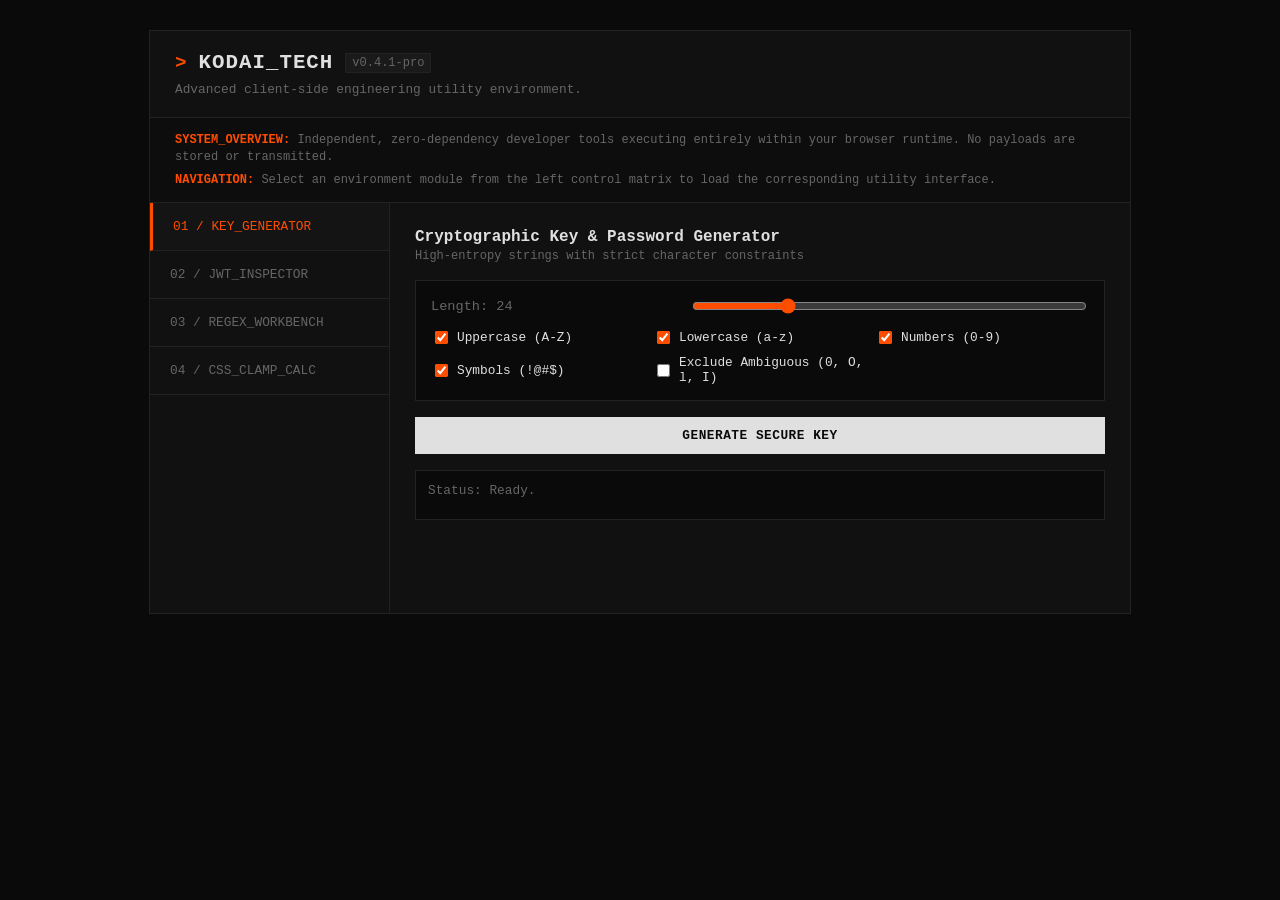
==== commit 49a3ad08: "Add system legend and contextual documentation to workspace header" ====
--- a/index.html
+++ b/index.html
@@ -14,10 +14,16 @@
             <div class="brand-group">
                 <span class="prompt-symbol">&gt;</span>
                 <h1>KODAI_TECH</h1>
-                <span class="version-tag">v0.4.0-pro</span>
+                <span class="version-tag">v0.4.1-pro</span>
             </div>
             <p class="workspace-subtitle">Advanced client-side engineering utility environment.</p>
         </header>
+
+        <!-- Workspace Legend / Context -->
+        <section class="workspace-legend">
+            <div class="legend-line"><span class="highlight">SYSTEM_OVERVIEW:</span> Independent, zero-dependency developer tools executing entirely within your browser runtime. No payloads are stored or transmitted.</div>
+            <div class="legend-line"><span class="highlight">NAVIGATION:</span> Select an environment module from the left control matrix to load the corresponding utility interface.</div>
+        </section>
 
         <!-- Main Interactive Section -->
         <div class="tool-layout">
@@ -76,7 +82,7 @@
                     </div>
                     <div class="input-split-row">
                         <input type="text" id="regexPattern" placeholder="Pattern (e.g. \b[A-Za-z0-9._%+-]+@...)">
-                        <input type="text" id="regexFlags" placeholder="Flags (e.g. gi)" value="g">
+                        <input type="text" id="regexFlags" placeholder="Flags (e.g. g, i, m)">
                     </div>
                     <textarea id="regexString" placeholder="Target text payload to search..."></textarea>
                     <button class="action-trigger" onclick="runAdvancedRegex()">Execute Matcher</button>
@@ -111,7 +117,7 @@
         </div>
     </div>
 
-    <!-- Advanced Script Logic -->
+    <!-- Script Logic -->
     <script>
         function switchTool(toolId) {
             document.querySelectorAll('.tool-view').forEach(el => el.classList.remove('active'));
@@ -120,7 +126,6 @@
             event.currentTarget.classList.add('active');
         }
 
-        // 1. Advanced Key Generator Logic
         function updatePassLabel() {
             document.getElementById('passLenVal').innerText = document.getElementById('passLength').value;
         }
@@ -128,7 +133,6 @@
         function generateAdvancedKey() {
             const length = parseInt(document.getElementById('passLength').value);
             let chars = "";
-            
             const upper = "ABCDEFGHIJKLMNOPQRSTUVWXYZ";
             const lower = "abcdefghijklmnopqrstuvwxyz";
             const nums = "0123456789";
@@ -141,7 +145,7 @@
             if (document.getElementById('optSym').checked) chars += syms;
 
             if (document.getElementById('optAmbiguous').checked) {
-                chars = chars.split('').c.filter(c => !ambiguous.includes(c)).join('');
+                chars = chars.split('').filter(c => !ambiguous.includes(c)).join('');
             }
 
             const output = document.getElementById('passOutput');
@@ -162,7 +166,6 @@
             output.className = "console-output success";
         }
 
-        // 2. JWT Inspector Logic
         function inspectJwt() {
             const token = document.getElementById('jwtInput').value.trim();
             const output = document.getElementById('jwtOutput');
@@ -193,7 +196,6 @@
             }
         }
 
-        // 3. Regex Workbench Logic
         function runAdvancedRegex() {
             const pattern = document.getElementById('regexPattern').value;
             const flags = document.getElementById('regexFlags').value;
@@ -222,7 +224,6 @@
             }
         }
 
-        // 4. CSS Clamp Generator Logic
         function generateClamp() {
             const min = document.getElementById('clampMin').value;
             const ideal = document.getElementById('clampIdeal').value;
--- a/style.css
+++ b/style.css
@@ -64,6 +64,24 @@
     color: var(--text-muted);
 }
 
+/* Workspace Legend Styling */
+.workspace-legend {
+    background: #0d0d0d;
+    border-bottom: 1px solid var(--border-line);
+    padding: 14px 25px;
+    font-size: 0.75rem;
+    color: var(--text-muted);
+    display: flex;
+    flex-direction: column;
+    gap: 6px;
+    line-height: 1.4;
+}
+
+.legend-line .highlight {
+    color: var(--accent);
+    font-weight: bold;
+}
+
 .tool-layout {
     display: grid;
     grid-template-columns: 240px 1fr;
@@ -153,7 +171,6 @@
     border-color: var(--accent);
 }
 
-/* Advanced Layout Utilities */
 .control-grid-vertical {
     display: flex;
     flex-direction: column;
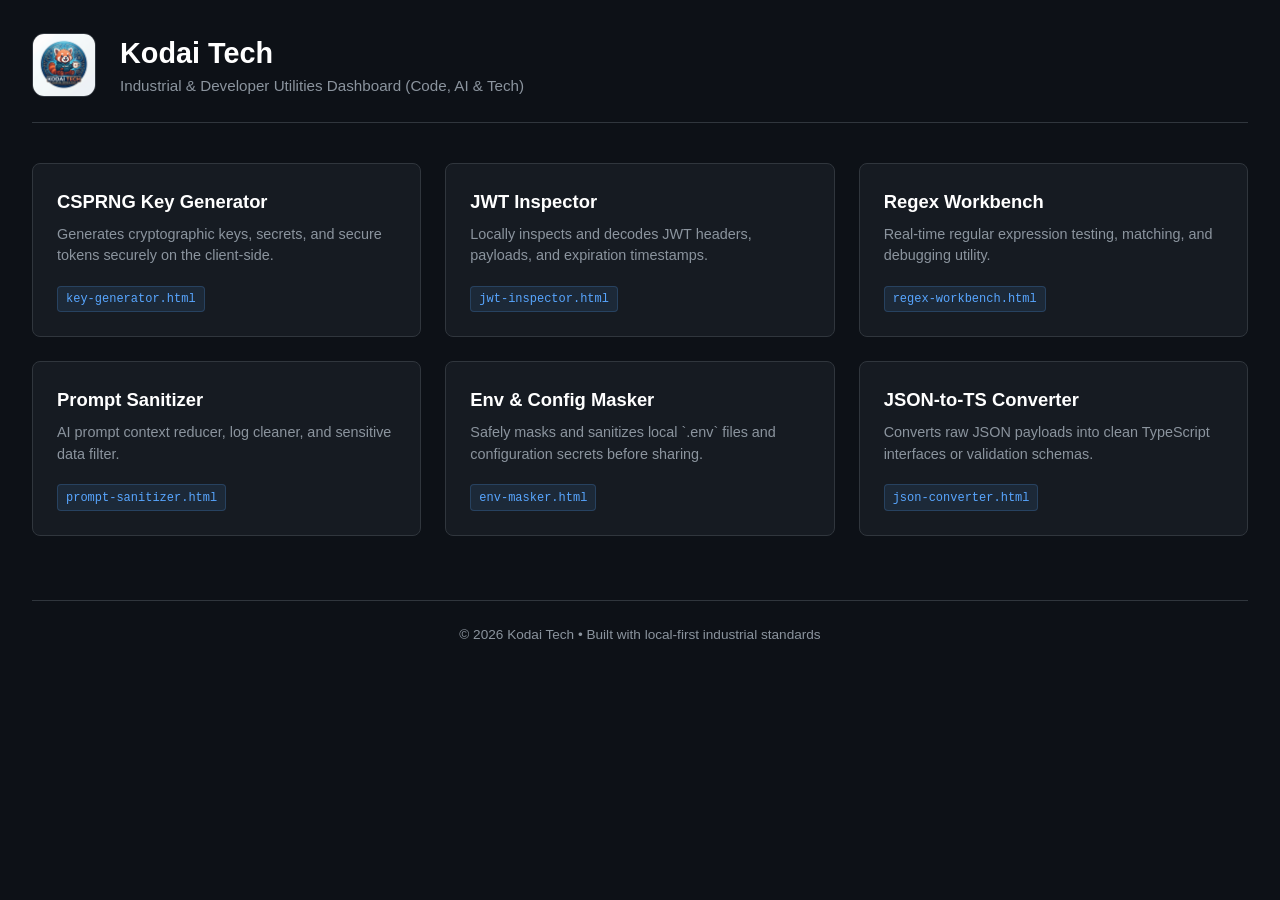
==== commit 3a3e7dea: "refactor: update project structure with new assets path and developer tools" ====
--- a/index.html
+++ b/index.html
@@ -1,245 +1,80 @@
 <!DOCTYPE html>
-<html lang="en">
+<html lang="it">
 <head>
     <meta charset="UTF-8">
-    <meta name="viewport" content="width=device-width, initial-scale=1.0">
-    <title>KODAI TECH — Developer Workspace</title>
-    <link rel="stylesheet" href="style.css">
+    <meta name="viewport" content="width=device-string, initial-scale=1.0">
+    <title>Kodai Tech — Central Launchpad</title>
+    <link rel="stylesheet" href="assets/css/style.css">
 </head>
 <body>
 
-    <div class="workspace">
-        <!-- Terminal Header -->
-        <header class="workspace-header">
-            <div class="brand-group">
-                <span class="prompt-symbol">&gt;</span>
-                <h1>KODAI_TECH</h1>
-                <span class="version-tag">v0.4.1-pro</span>
+    <header>
+        <img src="assets/img/logo.jpg" alt="Kodai Tech Logo" class="logo">
+        <div class="header-title">
+            <h1>Kodai Tech</h1>
+            <p>Industrial & Developer Utilities Dashboard (Code, AI & Tech)</p>
+        </div>
+    </header>
+
+    <main class="launchpad-grid">
+        <!-- 1. Key Generator -->
+        <a href="key-generator.html" class="tool-card">
+            <div>
+                <h3>CSPRNG Key Generator</h3>
+                <p>Generates cryptographic keys, secrets, and secure tokens securely on the client-side.</p>
             </div>
-            <p class="workspace-subtitle">Advanced client-side engineering utility environment.</p>
-        </header>
+            <span class="tool-badge">key-generator.html</span>
+        </a>
 
-        <!-- Workspace Legend / Context -->
-        <section class="workspace-legend">
-            <div class="legend-line"><span class="highlight">SYSTEM_OVERVIEW:</span> Independent, zero-dependency developer tools executing entirely within your browser runtime. No payloads are stored or transmitted.</div>
-            <div class="legend-line"><span class="highlight">NAVIGATION:</span> Select an environment module from the left control matrix to load the corresponding utility interface.</div>
-        </section>
+        <!-- 2. JWT Inspector -->
+        <a href="jwt-inspector.html" class="tool-card">
+            <div>
+                <h3>JWT Inspector</h3>
+                <p>Locally inspects and decodes JWT headers, payloads, and expiration timestamps.</p>
+            </div>
+            <span class="tool-badge">jwt-inspector.html</span>
+        </a>
 
-        <!-- Main Interactive Section -->
-        <div class="tool-layout">
-            <!-- Sidebar Navigation -->
-            <nav class="tool-nav">
-                <button class="nav-btn active" onclick="switchTool('pass')">01 / KEY_GENERATOR</button>
-                <button class="nav-btn" onclick="switchTool('jwt')">02 / JWT_INSPECTOR</button>
-                <button class="nav-btn" onclick="switchTool('regex')">03 / REGEX_WORKBENCH</button>
-                <button class="nav-btn" onclick="switchTool('clamp')">04 / CSS_CLAMP_CALC</button>
-            </nav>
+        <!-- 3. Regex Workbench -->
+        <a href="regex-workbench.html" class="tool-card">
+            <div>
+                <h3>Regex Workbench</h3>
+                <p>Real-time regular expression testing, matching, and debugging utility.</p>
+            </div>
+            <span class="tool-badge">regex-workbench.html</span>
+        </a>
 
-            <!-- Active Tool Console Area -->
-            <main class="console-panel">
-                
-                <!-- Tool 1: Advanced Key Generator -->
-                <div id="tool-pass" class="tool-view active">
-                    <div class="tool-header-meta">
-                        <h2>Cryptographic Key & Password Generator</h2>
-                        <span>High-entropy strings with strict character constraints</span>
-                    </div>
-                    
-                    <div class="control-grid-vertical">
-                        <div class="input-group-row">
-                            <label>Length: <span id="passLenVal">24</span></label>
-                            <input type="range" id="passLength" min="12" max="64" value="24" oninput="updatePassLabel()">
-                        </div>
-                        <div class="checkbox-row">
-                            <label><input type="checkbox" id="optUpper" checked> Uppercase (A-Z)</label>
-                            <label><input type="checkbox" id="optLower" checked> Lowercase (a-z)</label>
-                            <label><input type="checkbox" id="optNum" checked> Numbers (0-9)</label>
-                            <label><input type="checkbox" id="optSym" checked> Symbols (!@#$)</label>
-                            <label><input type="checkbox" id="optAmbiguous"> Exclude Ambiguous (0, O, l, I)</label>
-                        </div>
-                    </div>
+        <!-- 4. Prompt Sanitizer -->
+        <a href="prompt-sanitizer.html" class="tool-card">
+            <div>
+                <h3>Prompt Sanitizer</h3>
+                <p>AI prompt context reducer, log cleaner, and sensitive data filter.</p>
+            </div>
+            <span class="tool-badge">prompt-sanitizer.html</span>
+        </a>
 
-                    <button class="action-trigger" onclick="generateAdvancedKey()">Generate Secure Key</button>
-                    <div class="console-output" id="passOutput">Status: Ready.</div>
-                </div>
+        <!-- 5. Env Masker -->
+        <a href="env-masker.html" class="tool-card">
+            <div>
+                <h3>Env & Config Masker</h3>
+                <p>Safely masks and sanitizes local `.env` files and configuration secrets before sharing.</p>
+            </div>
+            <span class="tool-badge">env-masker.html</span>
+        </a>
 
-                <!-- Tool 2: JWT Inspector -->
-                <div id="tool-jwt" class="tool-view">
-                    <div class="tool-header-meta">
-                        <h2>JWT Payload Inspector</h2>
-                        <span>Decode header and payload segments locally</span>
-                    </div>
-                    <textarea id="jwtInput" placeholder="Paste JWT string (eyJhbGciOi...)"></textarea>
-                    <button class="action-trigger" onclick="inspectJwt()">Inspect Token</button>
-                    <div class="console-output code-block" id="jwtOutput">Status: Ready.</div>
-                </div>
+        <!-- 6. JSON Converter -->
+        <a href="json-converter.html" class="tool-card">
+            <div>
+                <h3>JSON-to-TS Converter</h3>
+                <p>Converts raw JSON payloads into clean TypeScript interfaces or validation schemas.</p>
+            </div>
+            <span class="tool-badge">json-converter.html</span>
+        </a>
+    </main>
 
-                <!-- Tool 3: Regex Workbench -->
-                <div id="tool-regex" class="tool-view">
-                    <div class="tool-header-meta">
-                        <h2>Regex Workbench</h2>
-                        <span>Evaluate expressions with flags & match indexing</span>
-                    </div>
-                    <div class="input-split-row">
-                        <input type="text" id="regexPattern" placeholder="Pattern (e.g. \b[A-Za-z0-9._%+-]+@...)">
-                        <input type="text" id="regexFlags" placeholder="Flags (e.g. g, i, m)">
-                    </div>
-                    <textarea id="regexString" placeholder="Target text payload to search..."></textarea>
-                    <button class="action-trigger" onclick="runAdvancedRegex()">Execute Matcher</button>
-                    <div class="console-output" id="regexOutput">Status: Ready.</div>
-                </div>
+    <footer>
+        <p>&copy; 2026 Kodai Tech &bull; Built with local-first industrial standards</p>
+    </footer>
 
-                <!-- Tool 4: CSS Clamp Calculator -->
-                <div id="tool-clamp" class="tool-view">
-                    <div class="tool-header-meta">
-                        <h2>CSS Clamp() Generator</h2>
-                        <span>Calculate fluid typography properties for responsive layouts</span>
-                    </div>
-                    <div class="input-triple-row">
-                        <div>
-                            <label>Min Size (rem)</label>
-                            <input type="text" id="clampMin" value="1rem">
-                        </div>
-                        <div>
-                            <label>Ideal / Viewport</label>
-                            <input type="text" id="clampIdeal" value="2.5vw">
-                        </div>
-                        <div>
-                            <label>Max Size (rem)</label>
-                            <input type="text" id="clampMax" value="2.5rem">
-                        </div>
-                    </div>
-                    <button class="action-trigger" onclick="generateClamp()">Calculate Clamp</button>
-                    <div class="console-output" id="clampOutput">Status: Ready.</div>
-                </div>
-
-            </main>
-        </div>
-    </div>
-
-    <!-- Script Logic -->
-    <script>
-        function switchTool(toolId) {
-            document.querySelectorAll('.tool-view').forEach(el => el.classList.remove('active'));
-            document.querySelectorAll('.nav-btn').forEach(el => el.classList.remove('active'));
-            document.getElementById(`tool-${toolId}`).classList.add('active');
-            event.currentTarget.classList.add('active');
-        }
-
-        function updatePassLabel() {
-            document.getElementById('passLenVal').innerText = document.getElementById('passLength').value;
-        }
-
-        function generateAdvancedKey() {
-            const length = parseInt(document.getElementById('passLength').value);
-            let chars = "";
-            const upper = "ABCDEFGHIJKLMNOPQRSTUVWXYZ";
-            const lower = "abcdefghijklmnopqrstuvwxyz";
-            const nums = "0123456789";
-            const syms = "!@#$%^&*()_+-=[]{}|;:,.<>?";
-            const ambiguous = "0OIl1";
-
-            if (document.getElementById('optUpper').checked) chars += upper;
-            if (document.getElementById('optLower').checked) chars += lower;
-            if (document.getElementById('optNum').checked) chars += nums;
-            if (document.getElementById('optSym').checked) chars += syms;
-
-            if (document.getElementById('optAmbiguous').checked) {
-                chars = chars.split('').filter(c => !ambiguous.includes(c)).join('');
-            }
-
-            const output = document.getElementById('passOutput');
-            if (!chars) {
-                output.innerText = "ERROR: At least one character set must be selected.";
-                output.className = "console-output error";
-                return;
-            }
-
-            let result = "";
-            const array = new Uint32Array(length);
-            window.crypto.getRandomValues(array);
-            for (let i = 0; i < length; i++) {
-                result += chars[array[i] % chars.length];
-            }
-
-            output.innerText = result;
-            output.className = "console-output success";
-        }
-
-        function inspectJwt() {
-            const token = document.getElementById('jwtInput').value.trim();
-            const output = document.getElementById('jwtOutput');
-            if (!token) { output.innerText = "ERROR: Empty token payload."; output.className = "console-output error code-block"; return; }
-            
-            const parts = token.split('.');
-            if (parts.length !== 3) {
-                output.innerText = "ERROR: Invalid JWT structure (must contain 3 dot-separated segments).";
-                output.className = "console-output error code-block";
-                return;
-            }
-
-            try {
-                const decodeBase64Url = (str) => {
-                    let output = str.replace(/-/g, '+').replace(/_/g, '/');
-                    while (output.length % 4) output += '=';
-                    return decodeURIComponent(atob(output).split('').map(c => '%' + ('00' + c.charCodeAt(0).toString(16)).slice(-2)).join(''));
-                };
-
-                const header = JSON.parse(decodeBase64Url(parts[0]));
-                const payload = JSON.parse(decodeBase64Url(parts[1]));
-
-                output.innerHTML = `<strong>[HEADER]</strong>\n${JSON.stringify(header, null, 2)}\n\n<strong>[PAYLOAD]</strong>\n${JSON.stringify(payload, null, 2)}`;
-                output.className = "console-output success code-block";
-            } catch (e) {
-                output.innerText = `ERROR: Failed to parse JWT segments - ${e.message}`;
-                output.className = "console-output error code-block";
-            }
-        }
-
-        function runAdvancedRegex() {
-            const pattern = document.getElementById('regexPattern').value;
-            const flags = document.getElementById('regexFlags').value;
-            const str = document.getElementById('regexString').value;
-            const output = document.getElementById('regexOutput');
-
-            if (!pattern) { output.innerText = "ERROR: Pattern required."; output.className = "console-output error"; return; }
-            try {
-                const regex = new RegExp(pattern, flags);
-                const matches = [...str.matchAll(regex)];
-                
-                if (matches.length > 0) {
-                    let summary = `SUCCESS: Found ${matches.length} match(es).\n`;
-                    matches.forEach((m, idx) => {
-                        summary += `[${idx + 1}] "${m[0]}" at index ${m.index}\n`;
-                    });
-                    output.innerText = summary.trim();
-                    output.className = "console-output success";
-                } else {
-                    output.innerText = "RESULT: No matches found in target string.";
-                    output.className = "console-output warn";
-                }
-            } catch (e) {
-                output.innerText = `REGEX_ERROR: ${e.message}`;
-                output.className = "console-output error";
-            }
-        }
-
-        function generateClamp() {
-            const min = document.getElementById('clampMin').value;
-            const ideal = document.getElementById('clampIdeal').value;
-            const max = document.getElementById('clampMax').value;
-            const output = document.getElementById('clampOutput');
-
-            if (!min || !ideal || !max) {
-                output.innerText = "ERROR: All clamp fields are required.";
-                output.className = "console-output error";
-                return;
-            }
-
-            const clampRule = `font-size: clamp(${min}, ${ideal}, ${max});`;
-            output.innerText = clampRule;
-            output.className = "console-output success";
-        }
-    </script>
 </body>
 </html>
--- a/assets/css/style.css
+++ b/assets/css/style.css
@@ -0,0 +1,112 @@
+:root {
+    --bg-color: #0d1117;
+    --card-bg: #161b22;
+    --border-color: #30363d;
+    --text-primary: #c9d1d9;
+    --text-secondary: #8b949e;
+    --accent-color: #58a6ff;
+    --accent-hover: #1f6feb;
+    --font-code: 'SFMono-Regular', Consolas, 'Liberation Mono', Menlo, Courier, monospace;
+}
+
+* {
+    box-sizing: border-box;
+    margin: 0;
+    padding: 0;
+}
+
+body {
+    font-family: -apple-system, BlinkMacSystemFont, "Segoe UI", Helvetica, Arial, sans-serif;
+    background-color: var(--bg-color);
+    color: var(--text-primary);
+    line-height: 1.5;
+    padding: 2rem;
+}
+
+header {
+    display: flex;
+    align-items: center;
+    gap: 1.5rem;
+    margin-bottom: 2.5rem;
+    border-bottom: 1px solid var(--border-color);
+    padding-bottom: 1.5rem;
+}
+
+header img.logo {
+    width: 64px;
+    height: 64px;
+    border-radius: 12px;
+    object-fit: cover;
+    border: 1px solid var(--border-color);
+}
+
+.header-title h1 {
+    font-size: 1.8rem;
+    color: #ffffff;
+    font-weight: 600;
+}
+
+.header-title p {
+    color: var(--text-secondary);
+    font-size: 0.95rem;
+}
+
+.launchpad-grid {
+    display: grid;
+    grid-template-columns: repeat(auto-fit, minmax(300px, 1fr));
+    gap: 1.5rem;
+}
+
+.tool-card {
+    background-color: var(--card-bg);
+    border: 1px solid var(--border-color);
+    border-radius: 8px;
+    padding: 1.5rem;
+    text-decoration: none;
+    color: inherit;
+    transition: transform 0.2s ease, border-color 0.2s ease, box-shadow 0.2s ease;
+    display: flex;
+    flex-direction: column;
+    justify-content: space-between;
+}
+
+.tool-card:hover {
+    transform: translateY(-3px);
+    border-color: var(--accent-color);
+    box-shadow: 0 4px 12px rgba(88, 166, 255, 0.15);
+}
+
+.tool-card h3 {
+    font-size: 1.15rem;
+    color: #ffffff;
+    margin-bottom: 0.5rem;
+    display: flex;
+    align-items: center;
+    gap: 0.5rem;
+}
+
+.tool-card p {
+    color: var(--text-secondary);
+    font-size: 0.9rem;
+    margin-bottom: 1.2rem;
+}
+
+.tool-badge {
+    align-self: flex-start;
+    font-family: var(--font-code);
+    font-size: 0.75rem;
+    background: rgba(88, 166, 255, 0.1);
+    color: var(--accent-color);
+    padding: 0.2rem 0.5rem;
+    border-radius: 4px;
+    border: 1px solid rgba(88, 166, 255, 0.2);
+}
+
+footer {
+    margin-top: 4rem;
+    text-align: center;
+    color: var(--text-secondary);
+    font-size: 0.85rem;
+    border-top: 1px solid var(--border-color);
+    padding-top: 1.5rem;
+}
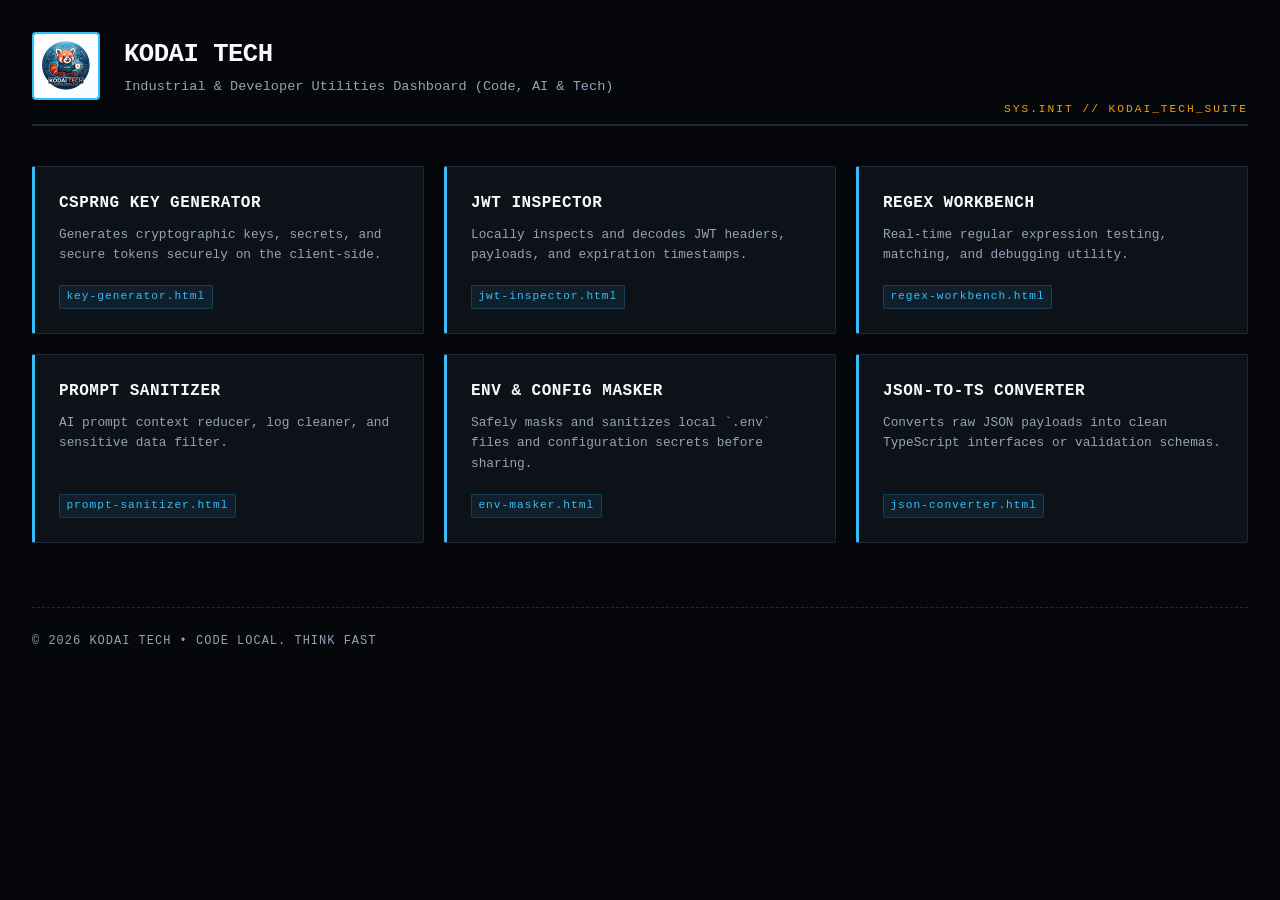
==== commit 573fac11: "feat: update launchpad header with slogan 'Code local. Think fast.'" ====
--- a/index.html
+++ b/index.html
@@ -73,7 +73,7 @@
     </main>
 
     <footer>
-        <p>&copy; 2026 Kodai Tech &bull; Built with local-first industrial standards</p>
+        <p>&copy; 2026 Kodai Tech &bull; Code local. Think fast</p>
     </footer>
 
 </body>
--- a/assets/css/style.css
+++ b/assets/css/style.css
@@ -1,26 +1,31 @@
 :root {
-    --bg-color: #0d1117;
-    --card-bg: #161b22;
-    --border-color: #30363d;
-    --text-primary: #c9d1d9;
-    --text-secondary: #8b949e;
-    --accent-color: #58a6ff;
-    --accent-hover: #1f6feb;
-    --font-code: 'SFMono-Regular', Consolas, 'Liberation Mono', Menlo, Courier, monospace;
+    --bg-terminal: #05070a;
+    --panel-bg: #0d1219;
+    --border-terminal: #1e293b;
+    --border-active: #38bdf8;
+    --text-main: #94a3b8;
+    --text-bright: #f8fafc;
+    --accent-primary: #38bdf8; /* Cyan terminale */
+    --accent-warning: #f59e0b; /* Ambra industriale */
+    --accent-success: #10b981; /* Verde terminale */
+    --font-mono: 'SFMono-Regular', Consolas, 'Liberation Mono', Menlo, Courier, monospace;
 }
 
-* {
+*, *::before, *::after {
     box-sizing: border-box;
     margin: 0;
     padding: 0;
 }
 
 body {
-    font-family: -apple-system, BlinkMacSystemFont, "Segoe UI", Helvetica, Arial, sans-serif;
-    background-color: var(--bg-color);
-    color: var(--text-primary);
-    line-height: 1.5;
+    font-family: var(--font-mono);
+    background-color: var(--bg-terminal);
+    color: var(--text-main);
+    line-height: 1.6;
     padding: 2rem;
+    background-image: 
+        linear-gradient(rgba(5, 7, 10, 0.95), rgba(5, 7, 10, 0.95)),
+        repeating-linear-gradient(0deg, transparent, transparent 2px, rgba(0, 0, 0, 0.2) 2px, rgba(0, 0, 0, 0.2) 4px);
 }
 
 header {
@@ -28,85 +33,106 @@
     align-items: center;
     gap: 1.5rem;
     margin-bottom: 2.5rem;
-    border-bottom: 1px solid var(--border-color);
+    border-bottom: 2px solid var(--border-terminal);
     padding-bottom: 1.5rem;
+    position: relative;
+}
+
+header::after {
+    content: "SYS.INIT // KODAI_TECH_SUITE";
+    position: absolute;
+    right: 0;
+    bottom: 5px;
+    font-size: 0.7rem;
+    color: var(--accent-warning);
+    letter-spacing: 2px;
 }
 
 header img.logo {
-    width: 64px;
-    height: 64px;
-    border-radius: 12px;
+    width: 68px;
+    height: 68px;
+    border-radius: 4px;
     object-fit: cover;
-    border: 1px solid var(--border-color);
+    border: 2px solid var(--accent-primary);
+    filter: contrast(1.1);
 }
 
 .header-title h1 {
-    font-size: 1.8rem;
-    color: #ffffff;
-    font-weight: 600;
+    font-size: 1.6rem;
+    color: var(--text-bright);
+    font-weight: 700;
+    letter-spacing: -0.5px;
+    text-transform: uppercase;
 }
 
 .header-title p {
-    color: var(--text-secondary);
-    font-size: 0.95rem;
+    color: var(--text-main);
+    font-size: 0.85rem;
 }
 
 .launchpad-grid {
     display: grid;
-    grid-template-columns: repeat(auto-fit, minmax(300px, 1fr));
-    gap: 1.5rem;
+    grid-template-columns: repeat(auto-fit, minmax(320px, 1fr));
+    gap: 1.25rem;
 }
 
 .tool-card {
-    background-color: var(--card-bg);
-    border: 1px solid var(--border-color);
-    border-radius: 8px;
+    background-color: var(--panel-bg);
+    border: 1px solid var(--border-terminal);
+    border-left: 3px solid var(--accent-primary);
+    border-radius: 2px;
     padding: 1.5rem;
     text-decoration: none;
     color: inherit;
-    transition: transform 0.2s ease, border-color 0.2s ease, box-shadow 0.2s ease;
+    transition: all 0.15s ease-in-out;
     display: flex;
     flex-direction: column;
     justify-content: space-between;
+    position: relative;
 }
 
 .tool-card:hover {
-    transform: translateY(-3px);
-    border-color: var(--accent-color);
-    box-shadow: 0 4px 12px rgba(88, 166, 255, 0.15);
+    border-color: var(--accent-primary);
+    border-left-width: 6px;
+    background-color: #111822;
+    box-shadow: 0 0 15px rgba(56, 189, 248, 0.08);
 }
 
 .tool-card h3 {
-    font-size: 1.15rem;
-    color: #ffffff;
+    font-size: 1rem;
+    color: var(--text-bright);
     margin-bottom: 0.5rem;
     display: flex;
     align-items: center;
     gap: 0.5rem;
+    text-transform: uppercase;
+    letter-spacing: 0.5px;
 }
 
 .tool-card p {
-    color: var(--text-secondary);
-    font-size: 0.9rem;
+    color: var(--text-main);
+    font-size: 0.8rem;
     margin-bottom: 1.2rem;
 }
 
 .tool-badge {
     align-self: flex-start;
-    font-family: var(--font-code);
-    font-size: 0.75rem;
-    background: rgba(88, 166, 255, 0.1);
-    color: var(--accent-color);
-    padding: 0.2rem 0.5rem;
-    border-radius: 4px;
-    border: 1px solid rgba(88, 166, 255, 0.2);
+    font-size: 0.7rem;
+    background: rgba(56, 189, 248, 0.08);
+    color: var(--accent-primary);
+    padding: 0.15rem 0.4rem;
+    border: 1px solid rgba(56, 189, 248, 0.2);
+    border-radius: 2px;
+    letter-spacing: 1px;
 }
 
 footer {
     margin-top: 4rem;
-    text-align: center;
-    color: var(--text-secondary);
-    font-size: 0.85rem;
-    border-top: 1px solid var(--border-color);
+    text-align: left;
+    color: var(--text-main);
+    font-size: 0.75rem;
+    border-top: 1px dashed var(--border-terminal);
     padding-top: 1.5rem;
+    letter-spacing: 1px;
+    text-transform: uppercase;
 }
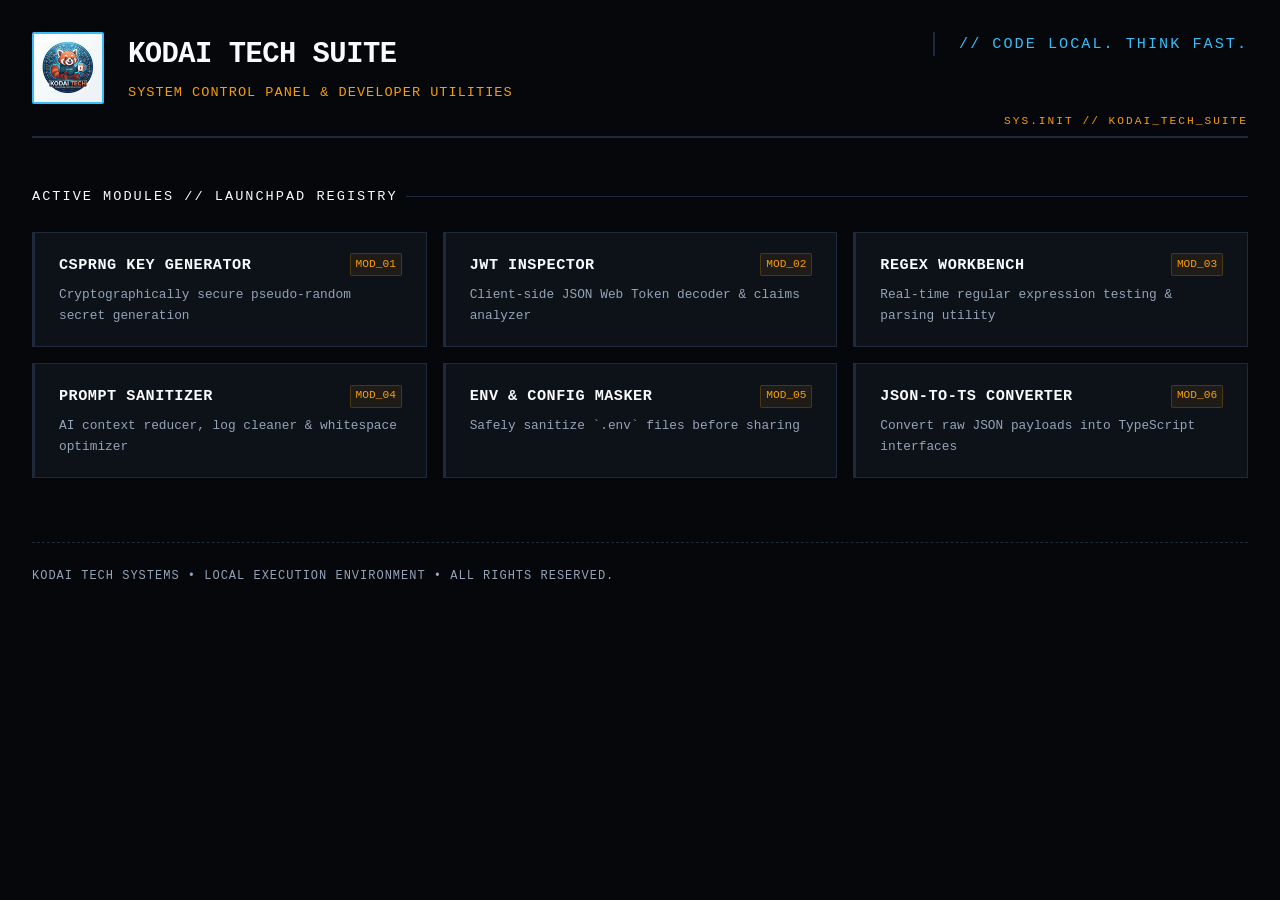
==== commit 6f65a161: "feat: upgrade entire suite to full-bleed industrial terminal design and slogan" ====
--- a/index.html
+++ b/index.html
@@ -2,78 +2,200 @@
 <html lang="it">
 <head>
     <meta charset="UTF-8">
-    <meta name="viewport" content="width=device-string, initial-scale=1.0">
-    <title>Kodai Tech — Central Launchpad</title>
+    <meta name="viewport" content="width=device-width, initial-scale=1.0">
+    <title>Kodai Tech // Launchpad</title>
     <link rel="stylesheet" href="assets/css/style.css">
+    <style>
+        .dashboard-header {
+            display: flex;
+            justify-content: space-between;
+            align-items: flex-start;
+            border-bottom: 2px solid var(--border-terminal);
+            padding-bottom: 2rem;
+            margin-bottom: 3rem;
+        }
+        .brand-box {
+            display: flex;
+            align-items: center;
+            gap: 1.5rem;
+        }
+        .brand-logo {
+            width: 72px;
+            height: 72px;
+            border: 2px solid var(--accent-primary);
+            border-radius: 2px;
+            object-fit: cover;
+        }
+        .brand-info h1 {
+            font-size: 1.8rem;
+            color: var(--text-bright);
+            text-transform: uppercase;
+            letter-spacing: -0.5px;
+            margin-bottom: 0.25rem;
+        }
+        .brand-info p {
+            color: var(--accent-warning);
+            font-size: 0.85rem;
+            letter-spacing: 1px;
+            text-transform: uppercase;
+        }
+        .slogan-box {
+            text-align: right;
+            font-family: var(--font-mono);
+            color: var(--accent-primary);
+            font-size: 0.95rem;
+            letter-spacing: 2px;
+            text-transform: uppercase;
+            border-left: 2px solid var(--border-terminal);
+            padding-left: 1.5rem;
+        }
+        .section-title {
+            font-size: 0.85rem;
+            color: var(--text-bright);
+            text-transform: uppercase;
+            letter-spacing: 2px;
+            margin-bottom: 1.5rem;
+            display: flex;
+            align-items: center;
+            gap: 0.5rem;
+        }
+        .section-title::after {
+            content: "";
+            flex: 1;
+            height: 1px;
+            background: var(--border-terminal);
+        }
+        .launchpad-stream {
+            display: grid;
+            grid-template-columns: repeat(auto-fit, minmax(380px, 1fr));
+            gap: 1rem;
+        }
+        .tool-row-item {
+            background-color: var(--panel-bg);
+            border: 1px solid var(--border-terminal);
+            border-left: 3px solid var(--border-terminal);
+            padding: 1.25rem 1.5rem;
+            text-decoration: none;
+            color: inherit;
+            display: flex;
+            flex-direction: column;
+            justify-content: space-between;
+            transition: all 0.1s ease;
+        }
+        .tool-row-item:hover {
+            border-color: var(--accent-primary);
+            border-left-color: var(--accent-primary);
+            background-color: #111822;
+        }
+        .tool-row-header {
+            display: flex;
+            justify-content: space-between;
+            align-items: center;
+            margin-bottom: 0.5rem;
+        }
+        .tool-row-item h3 {
+            font-size: 0.95rem;
+            color: var(--text-bright);
+            text-transform: uppercase;
+            letter-spacing: 0.5px;
+        }
+        .tool-code {
+            font-size: 0.7rem;
+            color: var(--accent-warning);
+            background: rgba(245, 158, 11, 0.08);
+            border: 1px solid rgba(245, 158, 11, 0.2);
+            padding: 0.1rem 0.3rem;
+            border-radius: 2px;
+        }
+        .tool-row-item p {
+            font-size: 0.8rem;
+            color: var(--text-main);
+        }
+    </style>
 </head>
 <body>
 
-    <header>
-        <img src="assets/img/logo.jpg" alt="Kodai Tech Logo" class="logo">
-        <div class="header-title">
-            <h1>Kodai Tech</h1>
-            <p>Industrial & Developer Utilities Dashboard (Code, AI & Tech)</p>
+    <header class="dashboard-header">
+        <div class="brand-box">
+            <img src="assets/img/logo.jpg" alt="Kodai Tech Logo" class="brand-logo">
+            <div class="brand-info">
+                <h1>Kodai Tech Suite</h1>
+                <p>System Control Panel & Developer Utilities</p>
+            </div>
+        </div>
+        <div class="slogan-box">
+            // Code local. Think fast.
         </div>
     </header>
 
-    <main class="launchpad-grid">
-        <!-- 1. Key Generator -->
-        <a href="key-generator.html" class="tool-card">
-            <div>
-                <h3>CSPRNG Key Generator</h3>
-                <p>Generates cryptographic keys, secrets, and secure tokens securely on the client-side.</p>
-            </div>
-            <span class="tool-badge">key-generator.html</span>
-        </a>
-
-        <!-- 2. JWT Inspector -->
-        <a href="jwt-inspector.html" class="tool-card">
-            <div>
-                <h3>JWT Inspector</h3>
-                <p>Locally inspects and decodes JWT headers, payloads, and expiration timestamps.</p>
-            </div>
-            <span class="tool-badge">jwt-inspector.html</span>
-        </a>
-
-        <!-- 3. Regex Workbench -->
-        <a href="regex-workbench.html" class="tool-card">
-            <div>
-                <h3>Regex Workbench</h3>
-                <p>Real-time regular expression testing, matching, and debugging utility.</p>
-            </div>
-            <span class="tool-badge">regex-workbench.html</span>
-        </a>
-
-        <!-- 4. Prompt Sanitizer -->
-        <a href="prompt-sanitizer.html" class="tool-card">
-            <div>
-                <h3>Prompt Sanitizer</h3>
-                <p>AI prompt context reducer, log cleaner, and sensitive data filter.</p>
-            </div>
-            <span class="tool-badge">prompt-sanitizer.html</span>
-        </a>
-
-        <!-- 5. Env Masker -->
-        <a href="env-masker.html" class="tool-card">
-            <div>
-                <h3>Env & Config Masker</h3>
-                <p>Safely masks and sanitizes local `.env` files and configuration secrets before sharing.</p>
-            </div>
-            <span class="tool-badge">env-masker.html</span>
-        </a>
-
-        <!-- 6. JSON Converter -->
-        <a href="json-converter.html" class="tool-card">
-            <div>
-                <h3>JSON-to-TS Converter</h3>
-                <p>Converts raw JSON payloads into clean TypeScript interfaces or validation schemas.</p>
-            </div>
-            <span class="tool-badge">json-converter.html</span>
-        </a>
+    <main>
+        <div class="section-title">Active Modules // Launchpad Registry</div>
+        
+        <div class="launchpad-stream">
+            <a href="key-generator.html" class="tool-row-item">
+                <div>
+                    <div class="tool-row-header">
+                        <h3>CSPRNG Key Generator</h3>
+                        <span class="tool-code">MOD_01</span>
+                    </div>
+                    <p>Cryptographically secure pseudo-random secret generation</p>
+                </div>
+            </a>
+
+            <a href="jwt-inspector.html" class="tool-row-item">
+                <div>
+                    <div class="tool-row-header">
+                        <h3>JWT Inspector</h3>
+                        <span class="tool-code">MOD_02</span>
+                    </div>
+                    <p>Client-side JSON Web Token decoder & claims analyzer</p>
+                </div>
+            </a>
+
+            <a href="regex-workbench.html" class="tool-row-item">
+                <div>
+                    <div class="tool-row-header">
+                        <h3>Regex Workbench</h3>
+                        <span class="tool-code">MOD_03</span>
+                    </div>
+                    <p>Real-time regular expression testing & parsing utility</p>
+                </div>
+            </a>
+
+            <a href="prompt-sanitizer.html" class="tool-row-item">
+                <div>
+                    <div class="tool-row-header">
+                        <h3>Prompt Sanitizer</h3>
+                        <span class="tool-code">MOD_04</span>
+                    </div>
+                    <p>AI context reducer, log cleaner & whitespace optimizer</p>
+                </div>
+            </a>
+
+            <a href="env-masker.html" class="tool-row-item">
+                <div>
+                    <div class="tool-row-header">
+                        <h3>Env & Config Masker</h3>
+                        <span class="tool-code">MOD_05</span>
+                    </div>
+                    <p>Safely sanitize `.env` files before sharing</p>
+                </div>
+            </a>
+
+            <a href="json-converter.html" class="tool-row-item">
+                <div>
+                    <div class="tool-row-header">
+                        <h3>JSON-to-TS Converter</h3>
+                        <span class="tool-code">MOD_06</span>
+                    </div>
+                    <p>Convert raw JSON payloads into TypeScript interfaces</p>
+                </div>
+            </a>
+        </div>
     </main>
 
     <footer>
-        <p>&copy; 2026 Kodai Tech &bull; Code local. Think fast</p>
+        Kodai Tech Systems &bull; Local Execution Environment &bull; All rights reserved.
     </footer>
 
 </body>
